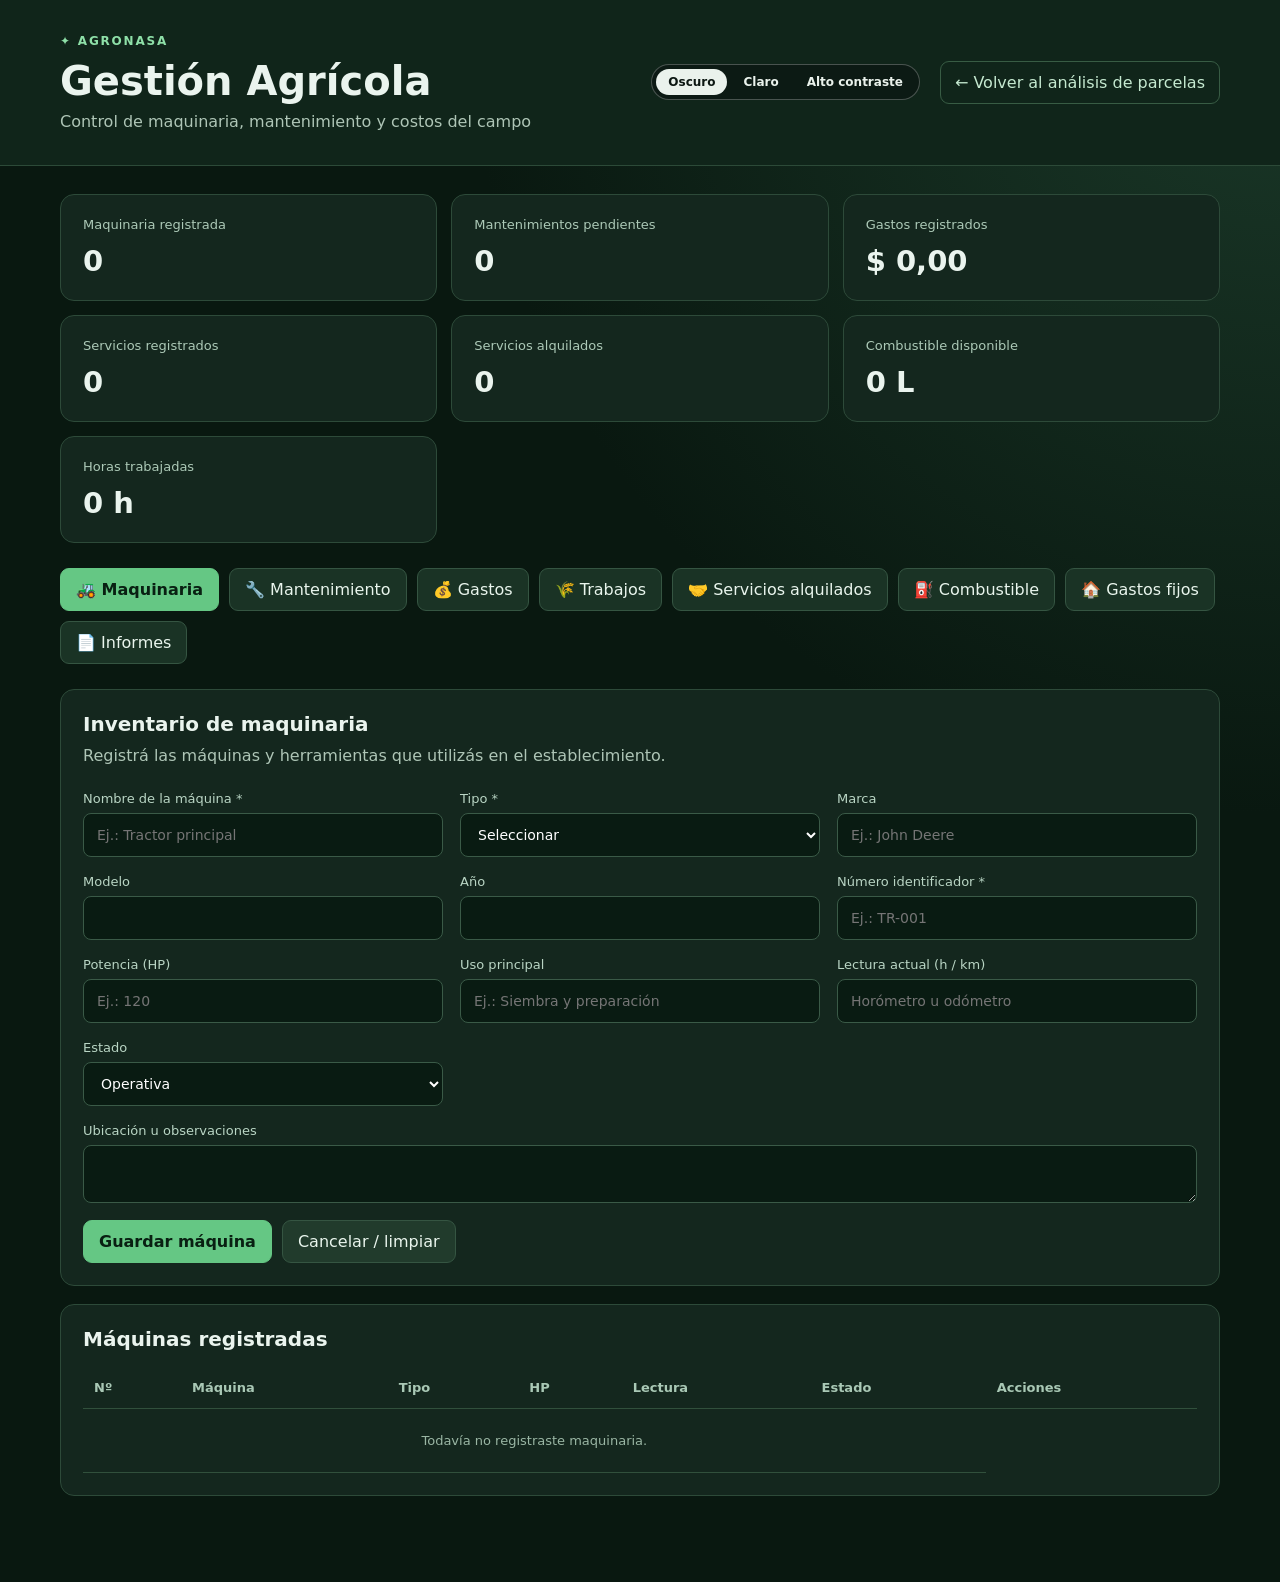
==== gestion-agricola.html @ 7a672d8b "Agrego solapa de servicios alquilados en gestión agrícola" ====
<!doctype html>
<html lang="es">
<head>
<meta charset="utf-8"><meta name="viewport" content="width=device-width, initial-scale=1">
<title>AgroNasa | Gestión Agrícola</title>
<link rel="icon" href="data:image/svg+xml,<svg xmlns=%22http://www.w3.org/2000/svg%22 viewBox=%220 0 100 100%22><text y=%22.9em%22 font-size=%2290%22>🌱</text></svg>">
<link rel="stylesheet" href="gestion-agricola.css">
<link rel="stylesheet" href="tema.css">
<link rel="stylesheet" href="gestion-agricola-tema.css">
<script src="tema.js"></script>
<script src="gestion-agricola.js" defer></script>
</head>
<body>
<header class="cabecera"><div><span class="marca">✦ AGRONASA</span><h1>Gestión Agrícola</h1><p>Control de maquinaria, mantenimiento y costos del campo</p></div><div class="tema-selector" role="group" aria-label="Contraste de la pantalla"><button type="button" data-tema-opcion="oscuro" aria-pressed="true">Oscuro</button><button type="button" data-tema-opcion="claro" aria-pressed="false">Claro</button><button type="button" data-tema-opcion="alto" aria-pressed="false">Alto contraste</button></div><a class="volver" href="index.html">← Volver al análisis de parcelas</a></header>
<main class="contenedor">
<section class="indicadores" aria-label="Resumen administrativo">
<div class="indicador"><span>Maquinaria registrada</span><strong id="totalMaquinas">0</strong></div><div class="indicador"><span>Mantenimientos pendientes</span><strong id="totalPendientes">0</strong></div><div class="indicador"><span>Gastos registrados</span><strong id="totalGastos">$ 0</strong></div><div class="indicador"><span>Servicios registrados</span><strong id="totalServicios">0</strong></div><div class="indicador"><span>Servicios alquilados</span><strong id="totalAlquileres">0</strong></div><div class="indicador"><span>Combustible disponible</span><strong id="totalLitros">0 L</strong></div><div class="indicador"><span>Horas trabajadas</span><strong id="totalHoras">0 h</strong></div>
</section>
<nav class="pestanas" aria-label="Secciones de gestión"><button class="pestana activa" data-tab="maquinaria" type="button">🚜 Maquinaria</button><button class="pestana" data-tab="mantenimiento" type="button">🔧 Mantenimiento</button><button class="pestana" data-tab="gastos" type="button">💰 Gastos</button><button class="pestana" data-tab="trabajos" type="button">🌾 Trabajos</button><button class="pestana" data-tab="alquileres" type="button">🤝 Servicios alquilados</button><button class="pestana" data-tab="combustible" type="button">⛽ Combustible</button><button class="pestana" data-tab="fijos" type="button">🏠 Gastos fijos</button><button class="pestana" data-tab="informes" type="button">📄 Informes</button></nav>
<section class="seccion activa" id="maquinaria"><div class="panel"><h2>Inventario de maquinaria</h2><p>Registrá las máquinas y herramientas que utilizás en el establecimiento.</p><form id="formMaquina" class="formulario"><input type="hidden" id="maquinaId"><label>Nombre de la máquina *<input id="maquinaNombre" maxlength="80" required placeholder="Ej.: Tractor principal"></label><label>Tipo *<select id="maquinaTipo" required><option value="">Seleccionar</option><option>Tractor</option><option>Sembradora</option><option>Cosechadora</option><option>Pulverizadora</option><option>Implemento</option><option>Camión</option><option>Camioneta</option><option>Otro</option></select></label><label>Marca<input id="maquinaMarca" maxlength="60" placeholder="Ej.: John Deere"></label><label>Modelo<input id="maquinaModelo" maxlength="60"></label><label>Año<input id="maquinaAnio" type="number" min="1900" max="2100"></label><label>Número identificador *<input id="maquinaNumero" maxlength="30" required placeholder="Ej.: TR-001"></label><label>Potencia (HP)<input id="maquinaPotencia" type="number" min="0" step="0.1" placeholder="Ej.: 120"></label><label>Uso principal<input id="maquinaUso" maxlength="100" placeholder="Ej.: Siembra y preparación"></label><label>Lectura actual (h / km)<input id="maquinaLectura" type="number" min="0" step="0.1" placeholder="Horómetro u odómetro"></label><label>Estado<select id="maquinaEstado"><option>Operativa</option><option>En mantenimiento</option><option>Fuera de servicio</option></select></label><label class="ancho">Ubicación u observaciones<textarea id="maquinaNotas" rows="2" maxlength="500"></textarea></label><div class="acciones ancho"><button class="primario" type="submit" id="guardarMaquina">Guardar máquina</button><button type="reset" class="secundario">Cancelar / limpiar</button></div></form></div><div class="panel"><h2>Máquinas registradas</h2><div class="tabla-scroll"><table><thead><tr><th>Nº</th><th>Máquina</th><th>Tipo</th><th>HP</th><th>Lectura</th><th>Estado</th><th>Acciones</th></tr></thead><tbody id="tablaMaquinas"></tbody></table></div></div></section>
<section class="seccion" id="mantenimiento"><div class="panel"><h2>Mantenimiento y service</h2><p>Registrá los trabajos realizados y los servicios programados.</p><form id="formServicio" class="formulario"><input type="hidden" id="servicioId"><label>Máquina *<select id="servicioMaquina" required></select></label><label>Tipo de mantenimiento *<select id="servicioTipo" required><option>Preventivo</option><option>Correctivo</option><option>Cambio de aceite</option><option>Reparación</option><option>Otro</option></select></label><label>Lectura de service (h / km)<input id="servicioLectura" type="number" min="0" step="0.1"></label><label>Próximo service (h / km)<input id="servicioProximaLectura" type="number" min="0" step="0.1"></label><label>Fecha programada *<input id="servicioFecha" type="date" required></label><label>Estado<select id="servicioEstado"><option>Pendiente</option><option>Realizado</option></select></label><label>Costo (ARS)<input id="servicioCosto" type="number" min="0" step="0.01" value="0"></label><label class="ancho">Detalle<textarea id="servicioDetalle" rows="2" maxlength="500"></textarea></label><div class="acciones ancho"><button class="primario" type="submit">Guardar mantenimiento</button><button type="reset" class="secundario">Cancelar / limpiar</button></div></form></div><div class="panel"><h2>Historial de mantenimiento</h2><div class="tabla-scroll"><table><thead><tr><th>Máquina</th><th>Trabajo</th><th>Fecha</th><th>Estado</th><th>Costo</th><th>Acciones</th></tr></thead><tbody id="tablaServicios"></tbody></table></div></div></section>
<section class="seccion" id="gastos"><div class="panel"><h2>Registro de gastos</h2><p>Registrá costos de combustible, insumos, reparaciones y producción. Los costos de mantenimiento se muestran por separado para evitar sumarlos dos veces.</p><form id="formGasto" class="formulario"><input type="hidden" id="gastoId"><label>Fecha *<input id="gastoFecha" type="date" required></label><label>Categoría *<select id="gastoCategoria"><option>Combustible</option><option>Semillas</option><option>Fertilizantes</option><option>Repuestos</option><option>Mano de obra</option><option>Producción</option><option>Otro</option></select></label><label>Importe (ARS) *<input id="gastoImporte" type="number" min="0.01" step="0.01" required></label><label>Parcela o sector<input id="gastoParcela" maxlength="80" placeholder="Opcional"></label><label class="ancho">Descripción<textarea id="gastoDetalle" rows="2" maxlength="500"></textarea></label><div class="acciones ancho"><button class="primario" type="submit">Guardar gasto</button><button type="reset" class="secundario">Cancelar / limpiar</button></div></form></div><div class="panel"><h2>Gastos registrados</h2><div class="tabla-scroll"><table><thead><tr><th>Fecha</th><th>Categoría</th><th>Parcela</th><th>Descripción</th><th>Importe</th><th>Acciones</th></tr></thead><tbody id="tablaGastos"></tbody></table></div></div></section>

<section class="seccion" id="trabajos"><div class="panel"><h2>Trabajos realizados por parcela</h2><p>Registrá las horas de maquinaria, superficie y consumo de gasoil de cada tarea. Las horas y kilómetros se registran según el tipo de máquina.</p><form id="formTrabajo" class="formulario"><input type="hidden" id="trabajoId"><label>Fecha *<input id="trabajoFecha" type="date" required></label><label>Máquina *<select id="trabajoMaquina" required></select></label><label>Parcela *<input id="trabajoParcela" maxlength="90" required placeholder="Ej.: Lote norte"></label><label>Tarea *<select id="trabajoTarea"><option>Siembra</option><option>Cosecha</option><option>Preparación del suelo</option><option>Pulverización</option><option>Transporte</option><option>Otra</option></select></label><label>Horas trabajadas<input id="trabajoHoras" type="number" min="0" step="0.1" value="0"></label><label>Kilómetros recorridos<input id="trabajoKm" type="number" min="0" step="0.1" value="0"></label><label>Superficie trabajada (ha)<input id="trabajoHa" type="number" min="0" step="0.01" value="0"></label><label>Gasoil consumido (litros)<input id="trabajoLitros" type="number" min="0" step="0.01" value="0"></label><label>Costo adicional (ARS)<input id="trabajoCosto" type="number" min="0" step="0.01" value="0"></label><label class="ancho">Detalle<textarea id="trabajoDetalle" maxlength="500" rows="2"></textarea></label><div class="acciones ancho"><button class="primario" type="submit">Guardar trabajo</button><button class="secundario" type="reset">Cancelar / limpiar</button></div></form></div><div class="panel"><h2>Registro de trabajos</h2><div class="tabla-scroll"><table><thead><tr><th>Fecha</th><th>Máquina</th><th>Parcela / tarea</th><th>Horas / km</th><th>Ha</th><th>Gasoil</th><th>Costo adicional</th><th>Acciones</th></tr></thead><tbody id="tablaTrabajos"></tbody></table></div></div></section>
<section class="seccion" id="alquileres"><div class="panel"><h2>Servicios alquilados o contratados</h2><p>Registrá las labores que contrataste a terceros cuando no contás con la máquina propia (siembra, cosecha o trilla, pulverización, labranza): qué servicio fue, con qué maquinaria, en qué parcela, para qué y a qué costo.</p><form id="formAlquiler" class="formulario"><input type="hidden" id="alquilerId"><label>Fecha *<input id="alquilerFecha" type="date" required></label><label>Servicio alquilado *<select id="alquilerServicio"><option>Siembra</option><option>Cosecha / trilla</option><option>Pulverización</option><option>Labranza</option><option>Fertilización</option><option>Transporte</option><option>Otro</option></select></label><label>Maquinaria alquilada<input id="alquilerMaquinaria" maxlength="90" placeholder="Ej.: Pulverizadora autopropulsada"></label><label>Proveedor o contratista<input id="alquilerProveedor" maxlength="90" placeholder="Ej.: Servicios Agrícolas del Norte"></label><label>Parcela *<input id="alquilerParcela" maxlength="90" required placeholder="Ej.: Lote norte"></label><label>Cultivo / etapa de la campaña<input id="alquilerCultivo" maxlength="90" placeholder="Ej.: Soja, inicio de floración"></label><label>Superficie trabajada (ha)<input id="alquilerHa" type="number" min="0" step="0.01" value="0"></label><label>Costo del servicio (ARS) *<input id="alquilerCosto" type="number" min="0" step="0.01" required></label><label class="ancho">Motivo (para qué se alquiló)<input id="alquilerMotivo" maxlength="160" placeholder="Ej.: Control de malezas o de insectos"></label><label class="ancho">Observaciones<textarea id="alquilerDetalle" maxlength="500" rows="2"></textarea></label><div class="acciones ancho"><button class="primario" type="submit">Guardar servicio</button><button class="secundario" type="reset">Cancelar / limpiar</button></div></form><p class="advertencia">No dupliques este costo en la pestaña Gastos: ya se contabiliza aquí.</p></div><div class="panel"><h2>Servicios alquilados registrados</h2><div class="tabla-scroll"><table><thead><tr><th>Fecha</th><th>Servicio</th><th>Maquinaria / proveedor</th><th>Parcela</th><th>Cultivo / etapa</th><th>Ha</th><th>Motivo</th><th>Costo</th><th>Acciones</th></tr></thead><tbody id="tablaAlquileres"></tbody></table></div></div></section>
<section class="seccion" id="combustible"><div class="panel"><h2>Movimientos de combustible</h2><p>Registrá las compras de gasoil y otros ajustes de existencias. El consumo registrado en Trabajos se descuenta automáticamente. Los importes de compra se contabilizan como gastos de combustible.</p><form id="formCombustible" class="formulario"><input type="hidden" id="combustibleId"><label>Fecha *<input id="combustibleFecha" type="date" required></label><label>Movimiento *<select id="combustibleTipo"><option value="Ingreso">Ingreso / compra</option><option value="Ajuste positivo">Ajuste positivo</option><option value="Ajuste negativo">Ajuste negativo</option></select></label><label>Litros *<input id="combustibleLitros" type="number" min="0.01" step="0.01" required></label><label>Importe de compra (ARS)<input id="combustibleImporte" type="number" min="0" step="0.01" value="0"></label><label class="ancho">Proveedor / detalle<textarea id="combustibleDetalle" maxlength="500" rows="2"></textarea></label><div class="acciones ancho"><button class="primario" type="submit">Guardar movimiento</button><button class="secundario" type="reset">Cancelar / limpiar</button></div></form><p class="advertencia">No dupliques las compras de combustible en la pestaña Gastos: ya se contabilizan aquí.</p></div><div class="panel"><h2>Balance de gasoil</h2><div id="balanceCombustible" class="balance"></div><div class="tabla-scroll"><table><thead><tr><th>Fecha</th><th>Movimiento</th><th>Litros</th><th>Importe</th><th>Detalle</th><th>Acciones</th></tr></thead><tbody id="tablaCombustible"></tbody></table></div></div></section>
<section class="seccion" id="fijos"><div class="panel"><h2>Gastos fijos del establecimiento</h2><p>Registrá sueldos, electricidad, alquileres, seguros y otros gastos fijos por período. Cada registro representa un gasto efectivamente declarado, no se multiplica automáticamente por los meses.</p><form id="formFijo" class="formulario"><input type="hidden" id="fijoId"><label>Mes *<input id="fijoMes" type="month" required></label><label>Categoría *<select id="fijoCategoria"><option>Sueldos</option><option>Electricidad</option><option>Alquiler</option><option>Seguros</option><option>Impuestos</option><option>Administración</option><option>Otro</option></select></label><label>Importe (ARS) *<input id="fijoImporte" type="number" min="0.01" step="0.01" required></label><label class="ancho">Descripción<textarea id="fijoDetalle" maxlength="500" rows="2"></textarea></label><div class="acciones ancho"><button class="primario" type="submit">Guardar gasto fijo</button><button class="secundario" type="reset">Cancelar / limpiar</button></div></form></div><div class="panel"><h2>Gastos fijos registrados</h2><div class="tabla-scroll"><table><thead><tr><th>Mes</th><th>Categoría</th><th>Descripción</th><th>Importe</th><th>Acciones</th></tr></thead><tbody id="tablaFijos"></tbody></table></div></div></section>
<section class="seccion" id="informes"><div class="panel"><h2>Informes administrativos</h2><p>Generá un resumen de maquinaria, trabajos, servicios alquilados, mantenimiento, combustible y gastos. Los cálculos son descriptivos; no estiman rentabilidad sin ingresos de producción.</p><div id="vistaInforme" class="vista-informe"></div><div class="acciones"><button id="imprimirInforme" class="primario" type="button">Imprimir / guardar como PDF</button><button id="exportarDatos" class="secundario" type="button">Exportar respaldo JSON</button><label class="boton-archivo">Importar respaldo JSON<input id="importarDatos" type="file" accept="application/json,.json" hidden></label></div><p class="advertencia">Los datos se guardan únicamente en este navegador. No se sincronizan entre dispositivos. Exportá respaldos regularmente. La información administrativa es declarada por el usuario.</p></div></section>
<p id="mensaje" role="status" aria-live="polite"></p>
</main>
</body></html>
---- gestion-agricola.css ----
:root{font-family:Inter,system-ui,-apple-system,Segoe UI,sans-serif;color:#eaf4ee;background:#091810;color-scheme:dark}*{box-sizing:border-box}body{margin:0;min-height:100vh;background:radial-gradient(circle at top right,#1b3929 0,transparent 40%),#091810}.cabecera{padding:30px max(20px,calc((100vw - 1160px)/2));background:#10251a;border-bottom:1px solid #2c4a38;display:flex;align-items:center;justify-content:space-between;gap:20px}.marca{font-weight:800;letter-spacing:.15em;color:#8ee0a8;font-size:12px}h1{font-size:clamp(28px,4vw,40px);margin:9px 0 6px}h2{font-size:20px;margin:0 0 8px}p{color:#aec5b6;line-height:1.55;margin:0 0 16px}.cabecera p{margin:0}.volver{color:#c5e9d0;text-decoration:none;border:1px solid #385c44;padding:11px 14px;border-radius:9px}.volver:hover{background:#254432}.contenedor{max-width:1200px;padding:28px 20px 70px;margin:auto}.indicadores{display:grid;grid-template-columns:repeat(4,minmax(0,1fr));gap:14px}.indicador,.panel{background:#14271e;border:1px solid #2d4a39;border-radius:14px;padding:22px}.indicador span{display:block;color:#acc9b7;font-size:13px}.indicador strong{display:block;font-size:29px;margin-top:12px;overflow-wrap:anywhere}.pestanas{display:flex;gap:10px;flex-wrap:wrap;margin:25px 0}.pestana,button,.boton-archivo{font:inherit;cursor:pointer;border-radius:9px;padding:11px 15px;border:1px solid #355542;color:#e9f5ed;background:#1a3325}.pestana.activa,.primario{background:#65c784;border-color:#65c784;color:#092012;font-weight:750}.pestana:hover,button:hover,.boton-archivo:hover{filter:brightness(1.1)}.seccion{display:none}.seccion.activa{display:grid;gap:18px}.formulario{display:grid;grid-template-columns:repeat(3,minmax(0,1fr));gap:17px;margin-top:22px}label{display:flex;flex-direction:column;gap:7px;color:#b9d5c4;font-size:13px}input,select,textarea{width:100%;border:1px solid #3a5a47;border-radius:8px;background:#091b12;color:#fff;padding:12px 13px;font:inherit;font-size:14px;min-height:44px}textarea{resize:vertical}.ancho{grid-column:1/-1}.acciones{display:flex;gap:10px;flex-wrap:wrap;align-items:center}.secundario{background:#213b2c}.tabla-scroll{overflow:auto;margin-top:16px}table{border-collapse:collapse;width:100%;min-width:700px;text-align:left}th,td{padding:13px 11px;border-bottom:1px solid #31503c;font-size:13px;vertical-align:top}th{color:#a9c8b5;font-weight:600}td{overflow-wrap:anywhere}td button{font-size:12px;padding:7px 10px;margin:2px}.peligro{color:#ffc7c7;border-color:#7a4545;background:#432525}.vacio{text-align:center;color:#9ab6a4;padding:24px}.estado{display:inline-block;border-radius:20px;padding:4px 8px;background:#294d37}.estado.pendiente{background:#584629;color:#ffe6a5}.vista-informe{background:#0d1e15;padding:20px;border-radius:10px;border:1px solid #2d4a39;margin-bottom:20px}.vista-informe h3{margin:15px 0 8px}.vista-informe ul{padding-left:20px}.advertencia{margin-top:20px;font-size:13px}.boton-archivo{display:inline-block}#mensaje{margin-top:16px;color:#b0e9bc}@media(max-width:900px){.indicadores{grid-template-columns:repeat(2,1fr)}.formulario{grid-template-columns:repeat(2,1fr)}}@media(max-width:600px){.cabecera{flex-direction:column;align-items:flex-start}.indicadores,.formulario{grid-template-columns:1fr}.contenedor{padding:20px 14px}.panel{padding:16px}.pestanas{display:grid;grid-template-columns:repeat(2,1fr)}.pestana{font-size:13px}.indicador{padding:16px}}@media print{body{background:#fff;color:#111}.cabecera,.indicadores,.pestanas,.seccion,.acciones,.advertencia,#mensaje{display:none!important}.contenedor{padding:0}.seccion#informes{display:block!important}.seccion#informes .panel{border:0;background:#fff;color:#111;padding:0}.seccion#informes .panel>p{color:#333}.vista-informe{background:#fff;color:#111;border:0;padding:0}.vista-informe *{color:#111!important}}

/* Extensión administrativa */
.indicadores{grid-template-columns:repeat(3,minmax(0,1fr))}.balance{padding:16px;border:1px solid #376247;background:#0c2016;border-radius:9px;line-height:1.7;color:#d8f1df;margin:14px 0}.tabla-scroll table{min-width:780px}.pestana:focus-visible,button:focus-visible,a:focus-visible{outline:2px solid #a3f0b7;outline-offset:3px}@media(max-width:800px){.indicadores{grid-template-columns:repeat(2,minmax(0,1fr))}}@media(max-width:520px){.indicadores{grid-template-columns:1fr}}
---- tema.css ----
/* =====================================================================
   Temas de contraste de AgroNasa
   - Oscuro: es el diseño original (styles.css). No se define nada acá.
   - Claro y Alto contraste: redefinen las variables de color.
   El tema elegido se guarda en el navegador (tema.js) y se aplica con
   el atributo data-tema en <html>.
   ===================================================================== */

/* ---------- Modo claro ---------- */
html[data-tema="claro"] {
  --bg: #eef3ec;
  --bg-brillo: #ffffff;
  --panel: #ffffff;
  --panel-2: #f6f9f4;
  --line: #c3d2c7;
  --soil: #7a5a3a;
  --leaf: #1e7d45;
  --leaf-dim: #2f6b48;
  --amber: #9a6200;
  --red: #b83224;
  --text: #13221a;
  --text-dim: #46594d;

  --campo: #ffffff;
  --texto-campo: #13221a;
  --borde-campo: #b5c7ba;
  --texto-etiqueta: #46594d;
  --placeholder: #7d8f83;
  --sobre-acento: #ffffff;
  --resalte: rgba(30, 125, 69, 0.12);
  --lluvia: #1f6fb0;
  --esquema: light;

  --fondo-acceso: linear-gradient(135deg, #e7f3ea, #d6ebdc);
  --titulo-acceso: #13221a;
  --texto-acceso: #46594d;
  --boton-acceso: #1e7d45;
  --boton-acceso-hover: #176638;

  color-scheme: light;
}

/* ---------- Alto contraste ---------- */
/* Negro puro, texto blanco y colores saturados: pensado para baja visión
   o pantallas al sol. */
html[data-tema="alto"] {
  --bg: #000000;
  --bg-brillo: #000000;
  --panel: #000000;
  --panel-2: #000000;
  --line: #ffffff;
  --soil: #ffcc80;
  --leaf: #3dff8a;
  --leaf-dim: #3dff8a;
  --amber: #ffd400;
  --red: #ff6b6b;
  --text: #ffffff;
  --text-dim: #ffffff;

  --campo: #000000;
  --texto-campo: #ffffff;
  --borde-campo: #ffffff;
  --texto-etiqueta: #ffffff;
  --placeholder: #bdbdbd;
  --sobre-acento: #000000;
  --resalte: rgba(61, 255, 138, 0.2);
  --lluvia: #4fc3ff;
  --esquema: dark;

  --fondo-acceso: #000000;
  --titulo-acceso: #ffffff;
  --texto-acceso: #ffffff;
  --boton-acceso: #3dff8a;
  --boton-acceso-hover: #8affb8;

  color-scheme: dark;
}
/* Bordes más gruesos y foco bien visible */
html[data-tema="alto"] .panel,
html[data-tema="alto"] .stat,
html[data-tema="alto"] .strat,
html[data-tema="alto"] select,
html[data-tema="alto"] input,
html[data-tema="alto"] textarea {
  border-width: 2px;
}
html[data-tema="alto"] :focus-visible {
  outline: 3px solid var(--amber) !important;
  outline-offset: 2px;
}
html[data-tema="alto"] a {
  text-decoration: underline;
}

/* ---------- Selector de contraste (arriba a la derecha del encabezado) ---------- */
.tema-selector {
  position: absolute;
  top: 14px;
  right: 14px;
  z-index: 5;
  display: flex;
  gap: 4px;
  padding: 4px;
  border-radius: 999px;
  background: rgba(12, 23, 18, 0.72);
  border: 1px solid rgba(255, 255, 255, 0.25);
}
.tema-selector button {
  background: transparent;
  color: #eaf2ec;
  border: none;
  border-radius: 999px;
  padding: 6px 12px;
  font-family: var(--mono);
  font-size: 12px;
  font-weight: 600;
  cursor: pointer;
}
.tema-selector button:hover {
  background: rgba(255, 255, 255, 0.15);
}
.tema-selector button[aria-pressed="true"] {
  background: #eaf2ec;
  color: #0c1712;
}
.tema-selector button:focus-visible {
  outline: 2px solid #ffd400;
  outline-offset: 1px;
}

@media (max-width: 600px) {
  .tema-selector {
    position: static;
    width: fit-content;
    margin: 0 0 12px auto;
  }
  .tema-selector button {
    padding: 6px 9px;
    font-size: 11px;
  }
}
---- gestion-agricola-tema.css ----
/* =====================================================================
   Temas de contraste para Gestión Agrícola
   El modo oscuro es el diseño original (gestion-agricola.css): no se toca.
   Este archivo solo cambia colores cuando se elige Claro o Alto contraste
   con el selector (tema.js guarda la elección y la comparte con index.html).
   Va en @media screen para no alterar la versión impresa del informe.
   ===================================================================== */

/* El selector va dentro de la cabecera, junto a "Volver" */
.cabecera .tema-selector {
  position: static;
  margin-left: auto;
}

@media screen {

  /* ---------- Modo claro ---------- */
  html[data-tema="claro"] {
    color: #13221a;
    background: #eef3ec;
    color-scheme: light;
  }
  html[data-tema="claro"] body {
    background: radial-gradient(circle at top right, #dcefe2 0, transparent 40%), #eef3ec;
  }
  html[data-tema="claro"] .cabecera {
    background: #ffffff;
    border-bottom-color: #c3d2c7;
  }
  html[data-tema="claro"] .marca { color: #1e7d45; }
  html[data-tema="claro"] p { color: #46594d; }
  html[data-tema="claro"] .volver { color: #1e7d45; border-color: #9fbfa9; }
  html[data-tema="claro"] .volver:hover { background: #e3f1e7; }
  html[data-tema="claro"] .indicador,
  html[data-tema="claro"] .panel {
    background: #ffffff;
    border-color: #c3d2c7;
  }
  html[data-tema="claro"] .indicador span { color: #46594d; }
  html[data-tema="claro"] .pestana,
  html[data-tema="claro"] button,
  html[data-tema="claro"] .boton-archivo {
    background: #f1f6f2;
    border-color: #b5c7ba;
    color: #13221a;
  }
  html[data-tema="claro"] .secundario { background: #e6efe8; }
  html[data-tema="claro"] .pestana.activa,
  html[data-tema="claro"] .primario {
    background: #1e7d45;
    border-color: #1e7d45;
    color: #ffffff;
  }
  html[data-tema="claro"] label { color: #46594d; }
  html[data-tema="claro"] input,
  html[data-tema="claro"] select,
  html[data-tema="claro"] textarea {
    background: #ffffff;
    border-color: #b5c7ba;
    color: #13221a;
  }
  html[data-tema="claro"] th,
  html[data-tema="claro"] td { border-bottom-color: #d3dfd6; }
  html[data-tema="claro"] th { color: #46594d; }
  html[data-tema="claro"] .peligro {
    background: #fbe9e7;
    border-color: #e0a59e;
    color: #9c2b1f;
  }
  html[data-tema="claro"] .vacio { color: #5d7064; }
  html[data-tema="claro"] .estado { background: #d9eedf; color: #13221a; }
  html[data-tema="claro"] .estado.pendiente { background: #fbecc8; color: #6b4a00; }
  html[data-tema="claro"] .vista-informe {
    background: #f6f9f4;
    border-color: #c3d2c7;
  }
  html[data-tema="claro"] #mensaje { color: #1e7d45; }

  /* ---------- Alto contraste ---------- */
  html[data-tema="alto"] {
    color: #ffffff;
    background: #000000;
    color-scheme: dark;
  }
  html[data-tema="alto"] body { background: #000000; }
  html[data-tema="alto"] .cabecera {
    background: #000000;
    border-bottom: 2px solid #ffffff;
  }
  html[data-tema="alto"] .marca { color: #3dff8a; }
  html[data-tema="alto"] p,
  html[data-tema="alto"] label,
  html[data-tema="alto"] th,
  html[data-tema="alto"] .indicador span,
  html[data-tema="alto"] .vacio { color: #ffffff; }
  html[data-tema="alto"] .volver {
    color: #ffffff;
    border: 2px solid #ffffff;
    text-decoration: underline;
  }
  html[data-tema="alto"] .volver:hover { background: #222222; }
  html[data-tema="alto"] .indicador,
  html[data-tema="alto"] .panel,
  html[data-tema="alto"] .vista-informe {
    background: #000000;
    border: 2px solid #ffffff;
  }
  html[data-tema="alto"] .pestana,
  html[data-tema="alto"] button,
  html[data-tema="alto"] .boton-archivo,
  html[data-tema="alto"] .secundario {
    background: #000000;
    border: 2px solid #ffffff;
    color: #ffffff;
  }
  html[data-tema="alto"] .pestana.activa,
  html[data-tema="alto"] .primario {
    background: #3dff8a;
    border-color: #3dff8a;
    color: #000000;
  }
  html[data-tema="alto"] input,
  html[data-tema="alto"] select,
  html[data-tema="alto"] textarea {
    background: #000000;
    border: 2px solid #ffffff;
    color: #ffffff;
  }
  html[data-tema="alto"] th,
  html[data-tema="alto"] td { border-bottom-color: #ffffff; }
  html[data-tema="alto"] .peligro {
    background: #000000;
    border-color: #ff6b6b;
    color: #ff6b6b;
  }
  html[data-tema="alto"] .estado {
    background: #000000;
    border: 1px solid #3dff8a;
    color: #3dff8a;
  }
  html[data-tema="alto"] .estado.pendiente {
    border-color: #ffd400;
    color: #ffd400;
  }
  html[data-tema="alto"] #mensaje { color: #3dff8a; }
  html[data-tema="alto"] :focus-visible {
    outline: 3px solid #ffd400 !important;
    outline-offset: 2px;
  }
}

/* Los botones del selector conservan su propio estilo (tema.css) en cualquier modo */
html[data-tema] .tema-selector button {
  background: transparent;
  border: none;
  color: #eaf2ec;
}
html[data-tema] .tema-selector button:hover {
  background: rgba(255, 255, 255, 0.15);
}
html[data-tema] .tema-selector button[aria-pressed="true"] {
  background: #eaf2ec;
  color: #0c1712;
}
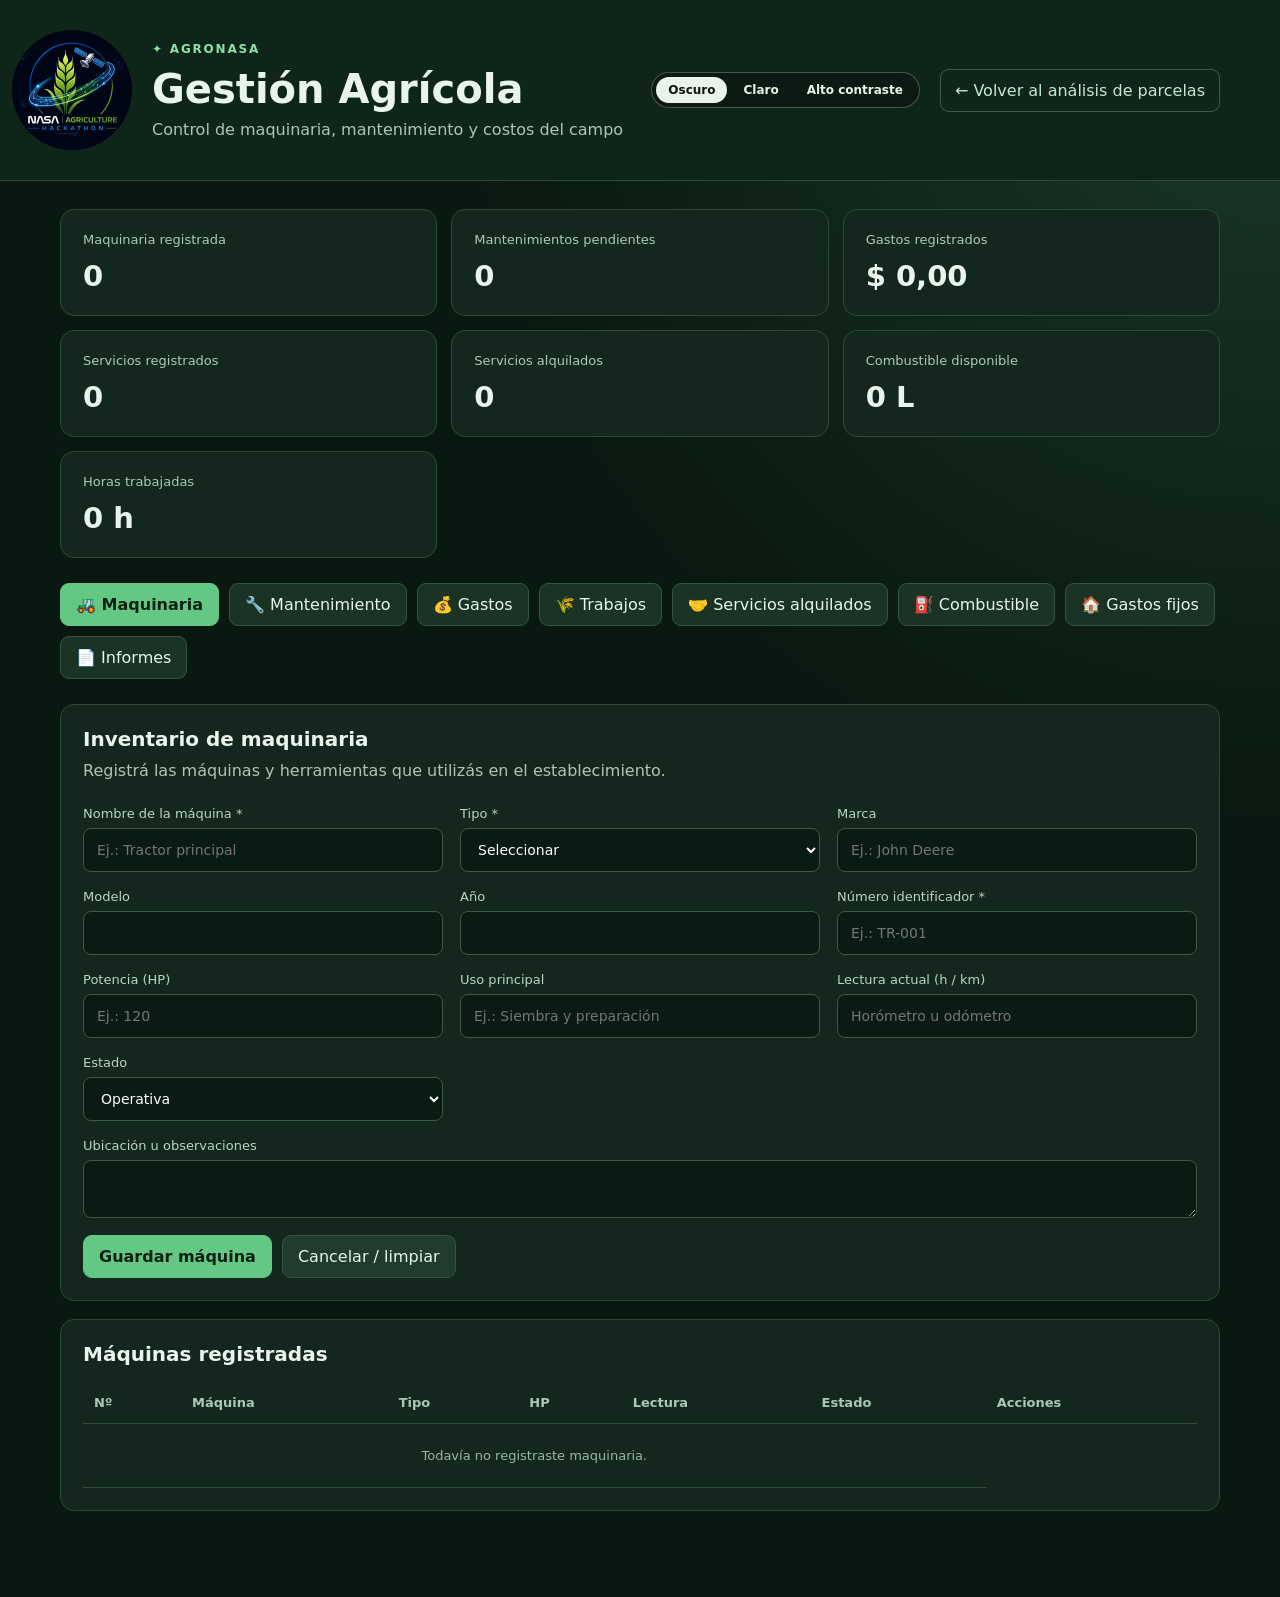
==== commit 617fa8f1: "agregamos logo a Gestión Agrícola" ====
--- a/gestion-agricola.html
+++ b/gestion-agricola.html
@@ -1,31 +1,31 @@
-<!doctype html>
-<html lang="es">
-<head>
-<meta charset="utf-8"><meta name="viewport" content="width=device-width, initial-scale=1">
-<title>AgroNasa | Gestión Agrícola</title>
-<link rel="icon" href="data:image/svg+xml,<svg xmlns=%22http://www.w3.org/2000/svg%22 viewBox=%220 0 100 100%22><text y=%22.9em%22 font-size=%2290%22>🌱</text></svg>">
-<link rel="stylesheet" href="gestion-agricola.css">
-<link rel="stylesheet" href="tema.css">
-<link rel="stylesheet" href="gestion-agricola-tema.css">
-<script src="tema.js"></script>
-<script src="gestion-agricola.js" defer></script>
-</head>
-<body>
-<header class="cabecera"><div><span class="marca">✦ AGRONASA</span><h1>Gestión Agrícola</h1><p>Control de maquinaria, mantenimiento y costos del campo</p></div><div class="tema-selector" role="group" aria-label="Contraste de la pantalla"><button type="button" data-tema-opcion="oscuro" aria-pressed="true">Oscuro</button><button type="button" data-tema-opcion="claro" aria-pressed="false">Claro</button><button type="button" data-tema-opcion="alto" aria-pressed="false">Alto contraste</button></div><a class="volver" href="index.html">← Volver al análisis de parcelas</a></header>
-<main class="contenedor">
-<section class="indicadores" aria-label="Resumen administrativo">
-<div class="indicador"><span>Maquinaria registrada</span><strong id="totalMaquinas">0</strong></div><div class="indicador"><span>Mantenimientos pendientes</span><strong id="totalPendientes">0</strong></div><div class="indicador"><span>Gastos registrados</span><strong id="totalGastos">$ 0</strong></div><div class="indicador"><span>Servicios registrados</span><strong id="totalServicios">0</strong></div><div class="indicador"><span>Servicios alquilados</span><strong id="totalAlquileres">0</strong></div><div class="indicador"><span>Combustible disponible</span><strong id="totalLitros">0 L</strong></div><div class="indicador"><span>Horas trabajadas</span><strong id="totalHoras">0 h</strong></div>
-</section>
-<nav class="pestanas" aria-label="Secciones de gestión"><button class="pestana activa" data-tab="maquinaria" type="button">🚜 Maquinaria</button><button class="pestana" data-tab="mantenimiento" type="button">🔧 Mantenimiento</button><button class="pestana" data-tab="gastos" type="button">💰 Gastos</button><button class="pestana" data-tab="trabajos" type="button">🌾 Trabajos</button><button class="pestana" data-tab="alquileres" type="button">🤝 Servicios alquilados</button><button class="pestana" data-tab="combustible" type="button">⛽ Combustible</button><button class="pestana" data-tab="fijos" type="button">🏠 Gastos fijos</button><button class="pestana" data-tab="informes" type="button">📄 Informes</button></nav>
-<section class="seccion activa" id="maquinaria"><div class="panel"><h2>Inventario de maquinaria</h2><p>Registrá las máquinas y herramientas que utilizás en el establecimiento.</p><form id="formMaquina" class="formulario"><input type="hidden" id="maquinaId"><label>Nombre de la máquina *<input id="maquinaNombre" maxlength="80" required placeholder="Ej.: Tractor principal"></label><label>Tipo *<select id="maquinaTipo" required><option value="">Seleccionar</option><option>Tractor</option><option>Sembradora</option><option>Cosechadora</option><option>Pulverizadora</option><option>Implemento</option><option>Camión</option><option>Camioneta</option><option>Otro</option></select></label><label>Marca<input id="maquinaMarca" maxlength="60" placeholder="Ej.: John Deere"></label><label>Modelo<input id="maquinaModelo" maxlength="60"></label><label>Año<input id="maquinaAnio" type="number" min="1900" max="2100"></label><label>Número identificador *<input id="maquinaNumero" maxlength="30" required placeholder="Ej.: TR-001"></label><label>Potencia (HP)<input id="maquinaPotencia" type="number" min="0" step="0.1" placeholder="Ej.: 120"></label><label>Uso principal<input id="maquinaUso" maxlength="100" placeholder="Ej.: Siembra y preparación"></label><label>Lectura actual (h / km)<input id="maquinaLectura" type="number" min="0" step="0.1" placeholder="Horómetro u odómetro"></label><label>Estado<select id="maquinaEstado"><option>Operativa</option><option>En mantenimiento</option><option>Fuera de servicio</option></select></label><label class="ancho">Ubicación u observaciones<textarea id="maquinaNotas" rows="2" maxlength="500"></textarea></label><div class="acciones ancho"><button class="primario" type="submit" id="guardarMaquina">Guardar máquina</button><button type="reset" class="secundario">Cancelar / limpiar</button></div></form></div><div class="panel"><h2>Máquinas registradas</h2><div class="tabla-scroll"><table><thead><tr><th>Nº</th><th>Máquina</th><th>Tipo</th><th>HP</th><th>Lectura</th><th>Estado</th><th>Acciones</th></tr></thead><tbody id="tablaMaquinas"></tbody></table></div></div></section>
-<section class="seccion" id="mantenimiento"><div class="panel"><h2>Mantenimiento y service</h2><p>Registrá los trabajos realizados y los servicios programados.</p><form id="formServicio" class="formulario"><input type="hidden" id="servicioId"><label>Máquina *<select id="servicioMaquina" required></select></label><label>Tipo de mantenimiento *<select id="servicioTipo" required><option>Preventivo</option><option>Correctivo</option><option>Cambio de aceite</option><option>Reparación</option><option>Otro</option></select></label><label>Lectura de service (h / km)<input id="servicioLectura" type="number" min="0" step="0.1"></label><label>Próximo service (h / km)<input id="servicioProximaLectura" type="number" min="0" step="0.1"></label><label>Fecha programada *<input id="servicioFecha" type="date" required></label><label>Estado<select id="servicioEstado"><option>Pendiente</option><option>Realizado</option></select></label><label>Costo (ARS)<input id="servicioCosto" type="number" min="0" step="0.01" value="0"></label><label class="ancho">Detalle<textarea id="servicioDetalle" rows="2" maxlength="500"></textarea></label><div class="acciones ancho"><button class="primario" type="submit">Guardar mantenimiento</button><button type="reset" class="secundario">Cancelar / limpiar</button></div></form></div><div class="panel"><h2>Historial de mantenimiento</h2><div class="tabla-scroll"><table><thead><tr><th>Máquina</th><th>Trabajo</th><th>Fecha</th><th>Estado</th><th>Costo</th><th>Acciones</th></tr></thead><tbody id="tablaServicios"></tbody></table></div></div></section>
-<section class="seccion" id="gastos"><div class="panel"><h2>Registro de gastos</h2><p>Registrá costos de combustible, insumos, reparaciones y producción. Los costos de mantenimiento se muestran por separado para evitar sumarlos dos veces.</p><form id="formGasto" class="formulario"><input type="hidden" id="gastoId"><label>Fecha *<input id="gastoFecha" type="date" required></label><label>Categoría *<select id="gastoCategoria"><option>Combustible</option><option>Semillas</option><option>Fertilizantes</option><option>Repuestos</option><option>Mano de obra</option><option>Producción</option><option>Otro</option></select></label><label>Importe (ARS) *<input id="gastoImporte" type="number" min="0.01" step="0.01" required></label><label>Parcela o sector<input id="gastoParcela" maxlength="80" placeholder="Opcional"></label><label class="ancho">Descripción<textarea id="gastoDetalle" rows="2" maxlength="500"></textarea></label><div class="acciones ancho"><button class="primario" type="submit">Guardar gasto</button><button type="reset" class="secundario">Cancelar / limpiar</button></div></form></div><div class="panel"><h2>Gastos registrados</h2><div class="tabla-scroll"><table><thead><tr><th>Fecha</th><th>Categoría</th><th>Parcela</th><th>Descripción</th><th>Importe</th><th>Acciones</th></tr></thead><tbody id="tablaGastos"></tbody></table></div></div></section>
-
-<section class="seccion" id="trabajos"><div class="panel"><h2>Trabajos realizados por parcela</h2><p>Registrá las horas de maquinaria, superficie y consumo de gasoil de cada tarea. Las horas y kilómetros se registran según el tipo de máquina.</p><form id="formTrabajo" class="formulario"><input type="hidden" id="trabajoId"><label>Fecha *<input id="trabajoFecha" type="date" required></label><label>Máquina *<select id="trabajoMaquina" required></select></label><label>Parcela *<input id="trabajoParcela" maxlength="90" required placeholder="Ej.: Lote norte"></label><label>Tarea *<select id="trabajoTarea"><option>Siembra</option><option>Cosecha</option><option>Preparación del suelo</option><option>Pulverización</option><option>Transporte</option><option>Otra</option></select></label><label>Horas trabajadas<input id="trabajoHoras" type="number" min="0" step="0.1" value="0"></label><label>Kilómetros recorridos<input id="trabajoKm" type="number" min="0" step="0.1" value="0"></label><label>Superficie trabajada (ha)<input id="trabajoHa" type="number" min="0" step="0.01" value="0"></label><label>Gasoil consumido (litros)<input id="trabajoLitros" type="number" min="0" step="0.01" value="0"></label><label>Costo adicional (ARS)<input id="trabajoCosto" type="number" min="0" step="0.01" value="0"></label><label class="ancho">Detalle<textarea id="trabajoDetalle" maxlength="500" rows="2"></textarea></label><div class="acciones ancho"><button class="primario" type="submit">Guardar trabajo</button><button class="secundario" type="reset">Cancelar / limpiar</button></div></form></div><div class="panel"><h2>Registro de trabajos</h2><div class="tabla-scroll"><table><thead><tr><th>Fecha</th><th>Máquina</th><th>Parcela / tarea</th><th>Horas / km</th><th>Ha</th><th>Gasoil</th><th>Costo adicional</th><th>Acciones</th></tr></thead><tbody id="tablaTrabajos"></tbody></table></div></div></section>
-<section class="seccion" id="alquileres"><div class="panel"><h2>Servicios alquilados o contratados</h2><p>Registrá las labores que contrataste a terceros cuando no contás con la máquina propia (siembra, cosecha o trilla, pulverización, labranza): qué servicio fue, con qué maquinaria, en qué parcela, para qué y a qué costo.</p><form id="formAlquiler" class="formulario"><input type="hidden" id="alquilerId"><label>Fecha *<input id="alquilerFecha" type="date" required></label><label>Servicio alquilado *<select id="alquilerServicio"><option>Siembra</option><option>Cosecha / trilla</option><option>Pulverización</option><option>Labranza</option><option>Fertilización</option><option>Transporte</option><option>Otro</option></select></label><label>Maquinaria alquilada<input id="alquilerMaquinaria" maxlength="90" placeholder="Ej.: Pulverizadora autopropulsada"></label><label>Proveedor o contratista<input id="alquilerProveedor" maxlength="90" placeholder="Ej.: Servicios Agrícolas del Norte"></label><label>Parcela *<input id="alquilerParcela" maxlength="90" required placeholder="Ej.: Lote norte"></label><label>Cultivo / etapa de la campaña<input id="alquilerCultivo" maxlength="90" placeholder="Ej.: Soja, inicio de floración"></label><label>Superficie trabajada (ha)<input id="alquilerHa" type="number" min="0" step="0.01" value="0"></label><label>Costo del servicio (ARS) *<input id="alquilerCosto" type="number" min="0" step="0.01" required></label><label class="ancho">Motivo (para qué se alquiló)<input id="alquilerMotivo" maxlength="160" placeholder="Ej.: Control de malezas o de insectos"></label><label class="ancho">Observaciones<textarea id="alquilerDetalle" maxlength="500" rows="2"></textarea></label><div class="acciones ancho"><button class="primario" type="submit">Guardar servicio</button><button class="secundario" type="reset">Cancelar / limpiar</button></div></form><p class="advertencia">No dupliques este costo en la pestaña Gastos: ya se contabiliza aquí.</p></div><div class="panel"><h2>Servicios alquilados registrados</h2><div class="tabla-scroll"><table><thead><tr><th>Fecha</th><th>Servicio</th><th>Maquinaria / proveedor</th><th>Parcela</th><th>Cultivo / etapa</th><th>Ha</th><th>Motivo</th><th>Costo</th><th>Acciones</th></tr></thead><tbody id="tablaAlquileres"></tbody></table></div></div></section>
-<section class="seccion" id="combustible"><div class="panel"><h2>Movimientos de combustible</h2><p>Registrá las compras de gasoil y otros ajustes de existencias. El consumo registrado en Trabajos se descuenta automáticamente. Los importes de compra se contabilizan como gastos de combustible.</p><form id="formCombustible" class="formulario"><input type="hidden" id="combustibleId"><label>Fecha *<input id="combustibleFecha" type="date" required></label><label>Movimiento *<select id="combustibleTipo"><option value="Ingreso">Ingreso / compra</option><option value="Ajuste positivo">Ajuste positivo</option><option value="Ajuste negativo">Ajuste negativo</option></select></label><label>Litros *<input id="combustibleLitros" type="number" min="0.01" step="0.01" required></label><label>Importe de compra (ARS)<input id="combustibleImporte" type="number" min="0" step="0.01" value="0"></label><label class="ancho">Proveedor / detalle<textarea id="combustibleDetalle" maxlength="500" rows="2"></textarea></label><div class="acciones ancho"><button class="primario" type="submit">Guardar movimiento</button><button class="secundario" type="reset">Cancelar / limpiar</button></div></form><p class="advertencia">No dupliques las compras de combustible en la pestaña Gastos: ya se contabilizan aquí.</p></div><div class="panel"><h2>Balance de gasoil</h2><div id="balanceCombustible" class="balance"></div><div class="tabla-scroll"><table><thead><tr><th>Fecha</th><th>Movimiento</th><th>Litros</th><th>Importe</th><th>Detalle</th><th>Acciones</th></tr></thead><tbody id="tablaCombustible"></tbody></table></div></div></section>
-<section class="seccion" id="fijos"><div class="panel"><h2>Gastos fijos del establecimiento</h2><p>Registrá sueldos, electricidad, alquileres, seguros y otros gastos fijos por período. Cada registro representa un gasto efectivamente declarado, no se multiplica automáticamente por los meses.</p><form id="formFijo" class="formulario"><input type="hidden" id="fijoId"><label>Mes *<input id="fijoMes" type="month" required></label><label>Categoría *<select id="fijoCategoria"><option>Sueldos</option><option>Electricidad</option><option>Alquiler</option><option>Seguros</option><option>Impuestos</option><option>Administración</option><option>Otro</option></select></label><label>Importe (ARS) *<input id="fijoImporte" type="number" min="0.01" step="0.01" required></label><label class="ancho">Descripción<textarea id="fijoDetalle" maxlength="500" rows="2"></textarea></label><div class="acciones ancho"><button class="primario" type="submit">Guardar gasto fijo</button><button class="secundario" type="reset">Cancelar / limpiar</button></div></form></div><div class="panel"><h2>Gastos fijos registrados</h2><div class="tabla-scroll"><table><thead><tr><th>Mes</th><th>Categoría</th><th>Descripción</th><th>Importe</th><th>Acciones</th></tr></thead><tbody id="tablaFijos"></tbody></table></div></div></section>
-<section class="seccion" id="informes"><div class="panel"><h2>Informes administrativos</h2><p>Generá un resumen de maquinaria, trabajos, servicios alquilados, mantenimiento, combustible y gastos. Los cálculos son descriptivos; no estiman rentabilidad sin ingresos de producción.</p><div id="vistaInforme" class="vista-informe"></div><div class="acciones"><button id="imprimirInforme" class="primario" type="button">Imprimir / guardar como PDF</button><button id="exportarDatos" class="secundario" type="button">Exportar respaldo JSON</button><label class="boton-archivo">Importar respaldo JSON<input id="importarDatos" type="file" accept="application/json,.json" hidden></label></div><p class="advertencia">Los datos se guardan únicamente en este navegador. No se sincronizan entre dispositivos. Exportá respaldos regularmente. La información administrativa es declarada por el usuario.</p></div></section>
-<p id="mensaje" role="status" aria-live="polite"></p>
-</main>
-</body></html>
+<!doctype html>
+<html lang="es">
+<head>
+<meta charset="utf-8"><meta name="viewport" content="width=device-width, initial-scale=1">
+<title>AgroNasa | Gestión Agrícola</title>
+<link rel="icon" href="data:image/svg+xml,<svg xmlns=%22http://www.w3.org/2000/svg%22 viewBox=%220 0 100 100%22><text y=%22.9em%22 font-size=%2290%22>🌱</text></svg>">
+<link rel="stylesheet" href="gestion-agricola.css">
+<link rel="stylesheet" href="tema.css">
+<link rel="stylesheet" href="gestion-agricola-tema.css">
+<script src="tema.js"></script>
+<script src="gestion-agricola.js" defer></script>
+</head>
+<body>
+<header class="cabecera"><img class="logo-cabecera" src="imagenes/logo_nasa_agri_2.png" alt="Logo AgroNasa"><div class="titulo-cabecera"><span class="marca">✦ AGRONASA</span><h1>Gestión Agrícola</h1><p>Control de maquinaria, mantenimiento y costos del campo</p></div><div class="tema-selector" role="group" aria-label="Contraste de la pantalla"><button type="button" data-tema-opcion="oscuro" aria-pressed="true">Oscuro</button><button type="button" data-tema-opcion="claro" aria-pressed="false">Claro</button><button type="button" data-tema-opcion="alto" aria-pressed="false">Alto contraste</button></div><a class="volver" href="index.html">← Volver al análisis de parcelas</a></header>
+<main class="contenedor">
+<section class="indicadores" aria-label="Resumen administrativo">
+<div class="indicador"><span>Maquinaria registrada</span><strong id="totalMaquinas">0</strong></div><div class="indicador"><span>Mantenimientos pendientes</span><strong id="totalPendientes">0</strong></div><div class="indicador"><span>Gastos registrados</span><strong id="totalGastos">$ 0</strong></div><div class="indicador"><span>Servicios registrados</span><strong id="totalServicios">0</strong></div><div class="indicador"><span>Servicios alquilados</span><strong id="totalAlquileres">0</strong></div><div class="indicador"><span>Combustible disponible</span><strong id="totalLitros">0 L</strong></div><div class="indicador"><span>Horas trabajadas</span><strong id="totalHoras">0 h</strong></div>
+</section>
+<nav class="pestanas" aria-label="Secciones de gestión"><button class="pestana activa" data-tab="maquinaria" type="button">🚜 Maquinaria</button><button class="pestana" data-tab="mantenimiento" type="button">🔧 Mantenimiento</button><button class="pestana" data-tab="gastos" type="button">💰 Gastos</button><button class="pestana" data-tab="trabajos" type="button">🌾 Trabajos</button><button class="pestana" data-tab="alquileres" type="button">🤝 Servicios alquilados</button><button class="pestana" data-tab="combustible" type="button">⛽ Combustible</button><button class="pestana" data-tab="fijos" type="button">🏠 Gastos fijos</button><button class="pestana" data-tab="informes" type="button">📄 Informes</button></nav>
+<section class="seccion activa" id="maquinaria"><div class="panel"><h2>Inventario de maquinaria</h2><p>Registrá las máquinas y herramientas que utilizás en el establecimiento.</p><form id="formMaquina" class="formulario"><input type="hidden" id="maquinaId"><label>Nombre de la máquina *<input id="maquinaNombre" maxlength="80" required placeholder="Ej.: Tractor principal"></label><label>Tipo *<select id="maquinaTipo" required><option value="">Seleccionar</option><option>Tractor</option><option>Sembradora</option><option>Cosechadora</option><option>Pulverizadora</option><option>Implemento</option><option>Camión</option><option>Camioneta</option><option>Otro</option></select></label><label>Marca<input id="maquinaMarca" maxlength="60" placeholder="Ej.: John Deere"></label><label>Modelo<input id="maquinaModelo" maxlength="60"></label><label>Año<input id="maquinaAnio" type="number" min="1900" max="2100"></label><label>Número identificador *<input id="maquinaNumero" maxlength="30" required placeholder="Ej.: TR-001"></label><label>Potencia (HP)<input id="maquinaPotencia" type="number" min="0" step="0.1" placeholder="Ej.: 120"></label><label>Uso principal<input id="maquinaUso" maxlength="100" placeholder="Ej.: Siembra y preparación"></label><label>Lectura actual (h / km)<input id="maquinaLectura" type="number" min="0" step="0.1" placeholder="Horómetro u odómetro"></label><label>Estado<select id="maquinaEstado"><option>Operativa</option><option>En mantenimiento</option><option>Fuera de servicio</option></select></label><label class="ancho">Ubicación u observaciones<textarea id="maquinaNotas" rows="2" maxlength="500"></textarea></label><div class="acciones ancho"><button class="primario" type="submit" id="guardarMaquina">Guardar máquina</button><button type="reset" class="secundario">Cancelar / limpiar</button></div></form></div><div class="panel"><h2>Máquinas registradas</h2><div class="tabla-scroll"><table><thead><tr><th>Nº</th><th>Máquina</th><th>Tipo</th><th>HP</th><th>Lectura</th><th>Estado</th><th>Acciones</th></tr></thead><tbody id="tablaMaquinas"></tbody></table></div></div></section>
+<section class="seccion" id="mantenimiento"><div class="panel"><h2>Mantenimiento y service</h2><p>Registrá los trabajos realizados y los servicios programados.</p><form id="formServicio" class="formulario"><input type="hidden" id="servicioId"><label>Máquina *<select id="servicioMaquina" required></select></label><label>Tipo de mantenimiento *<select id="servicioTipo" required><option>Preventivo</option><option>Correctivo</option><option>Cambio de aceite</option><option>Reparación</option><option>Otro</option></select></label><label>Lectura de service (h / km)<input id="servicioLectura" type="number" min="0" step="0.1"></label><label>Próximo service (h / km)<input id="servicioProximaLectura" type="number" min="0" step="0.1"></label><label>Fecha programada *<input id="servicioFecha" type="date" required></label><label>Estado<select id="servicioEstado"><option>Pendiente</option><option>Realizado</option></select></label><label>Costo (ARS)<input id="servicioCosto" type="number" min="0" step="0.01" value="0"></label><label class="ancho">Detalle<textarea id="servicioDetalle" rows="2" maxlength="500"></textarea></label><div class="acciones ancho"><button class="primario" type="submit">Guardar mantenimiento</button><button type="reset" class="secundario">Cancelar / limpiar</button></div></form></div><div class="panel"><h2>Historial de mantenimiento</h2><div class="tabla-scroll"><table><thead><tr><th>Máquina</th><th>Trabajo</th><th>Fecha</th><th>Estado</th><th>Costo</th><th>Acciones</th></tr></thead><tbody id="tablaServicios"></tbody></table></div></div></section>
+<section class="seccion" id="gastos"><div class="panel"><h2>Registro de gastos</h2><p>Registrá costos de combustible, insumos, reparaciones y producción. Los costos de mantenimiento se muestran por separado para evitar sumarlos dos veces.</p><form id="formGasto" class="formulario"><input type="hidden" id="gastoId"><label>Fecha *<input id="gastoFecha" type="date" required></label><label>Categoría *<select id="gastoCategoria"><option>Combustible</option><option>Semillas</option><option>Fertilizantes</option><option>Repuestos</option><option>Mano de obra</option><option>Producción</option><option>Otro</option></select></label><label>Importe (ARS) *<input id="gastoImporte" type="number" min="0.01" step="0.01" required></label><label>Parcela o sector<input id="gastoParcela" maxlength="80" placeholder="Opcional"></label><label class="ancho">Descripción<textarea id="gastoDetalle" rows="2" maxlength="500"></textarea></label><div class="acciones ancho"><button class="primario" type="submit">Guardar gasto</button><button type="reset" class="secundario">Cancelar / limpiar</button></div></form></div><div class="panel"><h2>Gastos registrados</h2><div class="tabla-scroll"><table><thead><tr><th>Fecha</th><th>Categoría</th><th>Parcela</th><th>Descripción</th><th>Importe</th><th>Acciones</th></tr></thead><tbody id="tablaGastos"></tbody></table></div></div></section>
+
+<section class="seccion" id="trabajos"><div class="panel"><h2>Trabajos realizados por parcela</h2><p>Registrá las horas de maquinaria, superficie y consumo de gasoil de cada tarea. Las horas y kilómetros se registran según el tipo de máquina.</p><form id="formTrabajo" class="formulario"><input type="hidden" id="trabajoId"><label>Fecha *<input id="trabajoFecha" type="date" required></label><label>Máquina *<select id="trabajoMaquina" required></select></label><label>Parcela *<input id="trabajoParcela" maxlength="90" required placeholder="Ej.: Lote norte"></label><label>Tarea *<select id="trabajoTarea"><option>Siembra</option><option>Cosecha</option><option>Preparación del suelo</option><option>Pulverización</option><option>Transporte</option><option>Otra</option></select></label><label>Horas trabajadas<input id="trabajoHoras" type="number" min="0" step="0.1" value="0"></label><label>Kilómetros recorridos<input id="trabajoKm" type="number" min="0" step="0.1" value="0"></label><label>Superficie trabajada (ha)<input id="trabajoHa" type="number" min="0" step="0.01" value="0"></label><label>Gasoil consumido (litros)<input id="trabajoLitros" type="number" min="0" step="0.01" value="0"></label><label>Costo adicional (ARS)<input id="trabajoCosto" type="number" min="0" step="0.01" value="0"></label><label class="ancho">Detalle<textarea id="trabajoDetalle" maxlength="500" rows="2"></textarea></label><div class="acciones ancho"><button class="primario" type="submit">Guardar trabajo</button><button class="secundario" type="reset">Cancelar / limpiar</button></div></form></div><div class="panel"><h2>Registro de trabajos</h2><div class="tabla-scroll"><table><thead><tr><th>Fecha</th><th>Máquina</th><th>Parcela / tarea</th><th>Horas / km</th><th>Ha</th><th>Gasoil</th><th>Costo adicional</th><th>Acciones</th></tr></thead><tbody id="tablaTrabajos"></tbody></table></div></div></section>
+<section class="seccion" id="alquileres"><div class="panel"><h2>Servicios alquilados o contratados</h2><p>Registrá las labores que contrataste a terceros cuando no contás con la máquina propia (siembra, cosecha o trilla, pulverización, labranza): qué servicio fue, con qué maquinaria, en qué parcela, para qué y a qué costo.</p><form id="formAlquiler" class="formulario"><input type="hidden" id="alquilerId"><label>Fecha *<input id="alquilerFecha" type="date" required></label><label>Servicio alquilado *<select id="alquilerServicio"><option>Siembra</option><option>Cosecha / trilla</option><option>Pulverización</option><option>Labranza</option><option>Fertilización</option><option>Transporte</option><option>Otro</option></select></label><label>Maquinaria alquilada<input id="alquilerMaquinaria" maxlength="90" placeholder="Ej.: Pulverizadora autopropulsada"></label><label>Proveedor o contratista<input id="alquilerProveedor" maxlength="90" placeholder="Ej.: Servicios Agrícolas del Norte"></label><label>Parcela *<input id="alquilerParcela" maxlength="90" required placeholder="Ej.: Lote norte"></label><label>Cultivo / etapa de la campaña<input id="alquilerCultivo" maxlength="90" placeholder="Ej.: Soja, inicio de floración"></label><label>Superficie trabajada (ha)<input id="alquilerHa" type="number" min="0" step="0.01" value="0"></label><label>Costo del servicio (ARS) *<input id="alquilerCosto" type="number" min="0" step="0.01" required></label><label class="ancho">Motivo (para qué se alquiló)<input id="alquilerMotivo" maxlength="160" placeholder="Ej.: Control de malezas o de insectos"></label><label class="ancho">Observaciones<textarea id="alquilerDetalle" maxlength="500" rows="2"></textarea></label><div class="acciones ancho"><button class="primario" type="submit">Guardar servicio</button><button class="secundario" type="reset">Cancelar / limpiar</button></div></form><p class="advertencia">No dupliques este costo en la pestaña Gastos: ya se contabiliza aquí.</p></div><div class="panel"><h2>Servicios alquilados registrados</h2><div class="tabla-scroll"><table><thead><tr><th>Fecha</th><th>Servicio</th><th>Maquinaria / proveedor</th><th>Parcela</th><th>Cultivo / etapa</th><th>Ha</th><th>Motivo</th><th>Costo</th><th>Acciones</th></tr></thead><tbody id="tablaAlquileres"></tbody></table></div></div></section>
+<section class="seccion" id="combustible"><div class="panel"><h2>Movimientos de combustible</h2><p>Registrá las compras de gasoil y otros ajustes de existencias. El consumo registrado en Trabajos se descuenta automáticamente. Los importes de compra se contabilizan como gastos de combustible.</p><form id="formCombustible" class="formulario"><input type="hidden" id="combustibleId"><label>Fecha *<input id="combustibleFecha" type="date" required></label><label>Movimiento *<select id="combustibleTipo"><option value="Ingreso">Ingreso / compra</option><option value="Ajuste positivo">Ajuste positivo</option><option value="Ajuste negativo">Ajuste negativo</option></select></label><label>Litros *<input id="combustibleLitros" type="number" min="0.01" step="0.01" required></label><label>Importe de compra (ARS)<input id="combustibleImporte" type="number" min="0" step="0.01" value="0"></label><label class="ancho">Proveedor / detalle<textarea id="combustibleDetalle" maxlength="500" rows="2"></textarea></label><div class="acciones ancho"><button class="primario" type="submit">Guardar movimiento</button><button class="secundario" type="reset">Cancelar / limpiar</button></div></form><p class="advertencia">No dupliques las compras de combustible en la pestaña Gastos: ya se contabilizan aquí.</p></div><div class="panel"><h2>Balance de gasoil</h2><div id="balanceCombustible" class="balance"></div><div class="tabla-scroll"><table><thead><tr><th>Fecha</th><th>Movimiento</th><th>Litros</th><th>Importe</th><th>Detalle</th><th>Acciones</th></tr></thead><tbody id="tablaCombustible"></tbody></table></div></div></section>
+<section class="seccion" id="fijos"><div class="panel"><h2>Gastos fijos del establecimiento</h2><p>Registrá sueldos, electricidad, alquileres, seguros y otros gastos fijos por período. Cada registro representa un gasto efectivamente declarado, no se multiplica automáticamente por los meses.</p><form id="formFijo" class="formulario"><input type="hidden" id="fijoId"><label>Mes *<input id="fijoMes" type="month" required></label><label>Categoría *<select id="fijoCategoria"><option>Sueldos</option><option>Electricidad</option><option>Alquiler</option><option>Seguros</option><option>Impuestos</option><option>Administración</option><option>Otro</option></select></label><label>Importe (ARS) *<input id="fijoImporte" type="number" min="0.01" step="0.01" required></label><label class="ancho">Descripción<textarea id="fijoDetalle" maxlength="500" rows="2"></textarea></label><div class="acciones ancho"><button class="primario" type="submit">Guardar gasto fijo</button><button class="secundario" type="reset">Cancelar / limpiar</button></div></form></div><div class="panel"><h2>Gastos fijos registrados</h2><div class="tabla-scroll"><table><thead><tr><th>Mes</th><th>Categoría</th><th>Descripción</th><th>Importe</th><th>Acciones</th></tr></thead><tbody id="tablaFijos"></tbody></table></div></div></section>
+<section class="seccion" id="informes"><div class="panel"><h2>Informes administrativos</h2><p>Generá un resumen de maquinaria, trabajos, servicios alquilados, mantenimiento, combustible y gastos. Los cálculos son descriptivos; no estiman rentabilidad sin ingresos de producción.</p><div id="vistaInforme" class="vista-informe"></div><div class="acciones"><button id="imprimirInforme" class="primario" type="button">Imprimir / guardar como PDF</button><button id="exportarDatos" class="secundario" type="button">Exportar respaldo JSON</button><label class="boton-archivo">Importar respaldo JSON<input id="importarDatos" type="file" accept="application/json,.json" hidden></label></div><p class="advertencia">Los datos se guardan únicamente en este navegador. No se sincronizan entre dispositivos. Exportá respaldos regularmente. La información administrativa es declarada por el usuario.</p></div></section>
+<p id="mensaje" role="status" aria-live="polite"></p>
+</main>
+</body></html>
--- a/gestion-agricola.css
+++ b/gestion-agricola.css
@@ -1,4 +1,368 @@
-:root{font-family:Inter,system-ui,-apple-system,Segoe UI,sans-serif;color:#eaf4ee;background:#091810;color-scheme:dark}*{box-sizing:border-box}body{margin:0;min-height:100vh;background:radial-gradient(circle at top right,#1b3929 0,transparent 40%),#091810}.cabecera{padding:30px max(20px,calc((100vw - 1160px)/2));background:#10251a;border-bottom:1px solid #2c4a38;display:flex;align-items:center;justify-content:space-between;gap:20px}.marca{font-weight:800;letter-spacing:.15em;color:#8ee0a8;font-size:12px}h1{font-size:clamp(28px,4vw,40px);margin:9px 0 6px}h2{font-size:20px;margin:0 0 8px}p{color:#aec5b6;line-height:1.55;margin:0 0 16px}.cabecera p{margin:0}.volver{color:#c5e9d0;text-decoration:none;border:1px solid #385c44;padding:11px 14px;border-radius:9px}.volver:hover{background:#254432}.contenedor{max-width:1200px;padding:28px 20px 70px;margin:auto}.indicadores{display:grid;grid-template-columns:repeat(4,minmax(0,1fr));gap:14px}.indicador,.panel{background:#14271e;border:1px solid #2d4a39;border-radius:14px;padding:22px}.indicador span{display:block;color:#acc9b7;font-size:13px}.indicador strong{display:block;font-size:29px;margin-top:12px;overflow-wrap:anywhere}.pestanas{display:flex;gap:10px;flex-wrap:wrap;margin:25px 0}.pestana,button,.boton-archivo{font:inherit;cursor:pointer;border-radius:9px;padding:11px 15px;border:1px solid #355542;color:#e9f5ed;background:#1a3325}.pestana.activa,.primario{background:#65c784;border-color:#65c784;color:#092012;font-weight:750}.pestana:hover,button:hover,.boton-archivo:hover{filter:brightness(1.1)}.seccion{display:none}.seccion.activa{display:grid;gap:18px}.formulario{display:grid;grid-template-columns:repeat(3,minmax(0,1fr));gap:17px;margin-top:22px}label{display:flex;flex-direction:column;gap:7px;color:#b9d5c4;font-size:13px}input,select,textarea{width:100%;border:1px solid #3a5a47;border-radius:8px;background:#091b12;color:#fff;padding:12px 13px;font:inherit;font-size:14px;min-height:44px}textarea{resize:vertical}.ancho{grid-column:1/-1}.acciones{display:flex;gap:10px;flex-wrap:wrap;align-items:center}.secundario{background:#213b2c}.tabla-scroll{overflow:auto;margin-top:16px}table{border-collapse:collapse;width:100%;min-width:700px;text-align:left}th,td{padding:13px 11px;border-bottom:1px solid #31503c;font-size:13px;vertical-align:top}th{color:#a9c8b5;font-weight:600}td{overflow-wrap:anywhere}td button{font-size:12px;padding:7px 10px;margin:2px}.peligro{color:#ffc7c7;border-color:#7a4545;background:#432525}.vacio{text-align:center;color:#9ab6a4;padding:24px}.estado{display:inline-block;border-radius:20px;padding:4px 8px;background:#294d37}.estado.pendiente{background:#584629;color:#ffe6a5}.vista-informe{background:#0d1e15;padding:20px;border-radius:10px;border:1px solid #2d4a39;margin-bottom:20px}.vista-informe h3{margin:15px 0 8px}.vista-informe ul{padding-left:20px}.advertencia{margin-top:20px;font-size:13px}.boton-archivo{display:inline-block}#mensaje{margin-top:16px;color:#b0e9bc}@media(max-width:900px){.indicadores{grid-template-columns:repeat(2,1fr)}.formulario{grid-template-columns:repeat(2,1fr)}}@media(max-width:600px){.cabecera{flex-direction:column;align-items:flex-start}.indicadores,.formulario{grid-template-columns:1fr}.contenedor{padding:20px 14px}.panel{padding:16px}.pestanas{display:grid;grid-template-columns:repeat(2,1fr)}.pestana{font-size:13px}.indicador{padding:16px}}@media print{body{background:#fff;color:#111}.cabecera,.indicadores,.pestanas,.seccion,.acciones,.advertencia,#mensaje{display:none!important}.contenedor{padding:0}.seccion#informes{display:block!important}.seccion#informes .panel{border:0;background:#fff;color:#111;padding:0}.seccion#informes .panel>p{color:#333}.vista-informe{background:#fff;color:#111;border:0;padding:0}.vista-informe *{color:#111!important}}
+:root {
+  font-family:
+    Inter,
+    system-ui,
+    -apple-system,
+    Segoe UI,
+    sans-serif;
+  color: #eaf4ee;
+  background: #091810;
+  color-scheme: dark;
+}
+* {
+  box-sizing: border-box;
+}
+body {
+  margin: 0;
+  min-height: 100vh;
+  background:
+    radial-gradient(circle at top right, #1b3929 0, transparent 40%), #091810;
+}
+.cabecera {
+  padding: 30px max(20px, calc((100vw - 1160px) / 2));
+  background: #10251a;
+  border-bottom: 1px solid #2c4a38;
+  display: flex;
+  align-items: center;
+  justify-content: space-between;
+  gap: 20px;
+}
+.marca {
+  font-weight: 800;
+  letter-spacing: 0.15em;
+  color: #8ee0a8;
+  font-size: 12px;
+}
+h1 {
+  font-size: clamp(28px, 4vw, 40px);
+  margin: 9px 0 6px;
+}
+h2 {
+  font-size: 20px;
+  margin: 0 0 8px;
+}
+p {
+  color: #aec5b6;
+  line-height: 1.55;
+  margin: 0 0 16px;
+}
+.cabecera p {
+  margin: 0;
+}
+.volver {
+  color: #c5e9d0;
+  text-decoration: none;
+  border: 1px solid #385c44;
+  padding: 11px 14px;
+  border-radius: 9px;
+}
+.volver:hover {
+  background: #254432;
+}
+.contenedor {
+  max-width: 1200px;
+  padding: 28px 20px 70px;
+  margin: auto;
+}
+.indicadores {
+  display: grid;
+  grid-template-columns: repeat(4, minmax(0, 1fr));
+  gap: 14px;
+}
+.indicador,
+.panel {
+  background: #14271e;
+  border: 1px solid #2d4a39;
+  border-radius: 14px;
+  padding: 22px;
+}
+.indicador span {
+  display: block;
+  color: #acc9b7;
+  font-size: 13px;
+}
+.indicador strong {
+  display: block;
+  font-size: 29px;
+  margin-top: 12px;
+  overflow-wrap: anywhere;
+}
+.pestanas {
+  display: flex;
+  gap: 10px;
+  flex-wrap: wrap;
+  margin: 25px 0;
+}
+.pestana,
+button,
+.boton-archivo {
+  font: inherit;
+  cursor: pointer;
+  border-radius: 9px;
+  padding: 11px 15px;
+  border: 1px solid #355542;
+  color: #e9f5ed;
+  background: #1a3325;
+}
+.pestana.activa,
+.primario {
+  background: #65c784;
+  border-color: #65c784;
+  color: #092012;
+  font-weight: 750;
+}
+.pestana:hover,
+button:hover,
+.boton-archivo:hover {
+  filter: brightness(1.1);
+}
+.seccion {
+  display: none;
+}
+.seccion.activa {
+  display: grid;
+  gap: 18px;
+}
+.formulario {
+  display: grid;
+  grid-template-columns: repeat(3, minmax(0, 1fr));
+  gap: 17px;
+  margin-top: 22px;
+}
+label {
+  display: flex;
+  flex-direction: column;
+  gap: 7px;
+  color: #b9d5c4;
+  font-size: 13px;
+}
+input,
+select,
+textarea {
+  width: 100%;
+  border: 1px solid #3a5a47;
+  border-radius: 8px;
+  background: #091b12;
+  color: #fff;
+  padding: 12px 13px;
+  font: inherit;
+  font-size: 14px;
+  min-height: 44px;
+}
+textarea {
+  resize: vertical;
+}
+.ancho {
+  grid-column: 1/-1;
+}
+.acciones {
+  display: flex;
+  gap: 10px;
+  flex-wrap: wrap;
+  align-items: center;
+}
+.secundario {
+  background: #213b2c;
+}
+.tabla-scroll {
+  overflow: auto;
+  margin-top: 16px;
+}
+table {
+  border-collapse: collapse;
+  width: 100%;
+  min-width: 700px;
+  text-align: left;
+}
+th,
+td {
+  padding: 13px 11px;
+  border-bottom: 1px solid #31503c;
+  font-size: 13px;
+  vertical-align: top;
+}
+th {
+  color: #a9c8b5;
+  font-weight: 600;
+}
+td {
+  overflow-wrap: anywhere;
+}
+td button {
+  font-size: 12px;
+  padding: 7px 10px;
+  margin: 2px;
+}
+.peligro {
+  color: #ffc7c7;
+  border-color: #7a4545;
+  background: #432525;
+}
+.vacio {
+  text-align: center;
+  color: #9ab6a4;
+  padding: 24px;
+}
+.estado {
+  display: inline-block;
+  border-radius: 20px;
+  padding: 4px 8px;
+  background: #294d37;
+}
+.estado.pendiente {
+  background: #584629;
+  color: #ffe6a5;
+}
+.vista-informe {
+  background: #0d1e15;
+  padding: 20px;
+  border-radius: 10px;
+  border: 1px solid #2d4a39;
+  margin-bottom: 20px;
+}
+.vista-informe h3 {
+  margin: 15px 0 8px;
+}
+.vista-informe ul {
+  padding-left: 20px;
+}
+.advertencia {
+  margin-top: 20px;
+  font-size: 13px;
+}
+.boton-archivo {
+  display: inline-block;
+}
+#mensaje {
+  margin-top: 16px;
+  color: #b0e9bc;
+}
+@media (max-width: 900px) {
+  .indicadores {
+    grid-template-columns: repeat(2, 1fr);
+  }
+  .formulario {
+    grid-template-columns: repeat(2, 1fr);
+  }
+}
+@media (max-width: 600px) {
+  .cabecera {
+    flex-direction: column;
+    align-items: flex-start;
+  }
+  .indicadores,
+  .formulario {
+    grid-template-columns: 1fr;
+  }
+  .contenedor {
+    padding: 20px 14px;
+  }
+  .panel {
+    padding: 16px;
+  }
+  .pestanas {
+    display: grid;
+    grid-template-columns: repeat(2, 1fr);
+  }
+  .pestana {
+    font-size: 13px;
+  }
+  .indicador {
+    padding: 16px;
+  }
+}
+@media print {
+  body {
+    background: #fff;
+    color: #111;
+  }
+  .cabecera,
+  .indicadores,
+  .pestanas,
+  .seccion,
+  .acciones,
+  .advertencia,
+  #mensaje {
+    display: none !important;
+  }
+  .contenedor {
+    padding: 0;
+  }
+  .seccion#informes {
+    display: block !important;
+  }
+  .seccion#informes .panel {
+    border: 0;
+    background: #fff;
+    color: #111;
+    padding: 0;
+  }
+  .seccion#informes .panel > p {
+    color: #333;
+  }
+  .vista-informe {
+    background: #fff;
+    color: #111;
+    border: 0;
+    padding: 0;
+  }
+  .vista-informe * {
+    color: #111 !important;
+  }
+}
 
 /* Extensión administrativa */
-.indicadores{grid-template-columns:repeat(3,minmax(0,1fr))}.balance{padding:16px;border:1px solid #376247;background:#0c2016;border-radius:9px;line-height:1.7;color:#d8f1df;margin:14px 0}.tabla-scroll table{min-width:780px}.pestana:focus-visible,button:focus-visible,a:focus-visible{outline:2px solid #a3f0b7;outline-offset:3px}@media(max-width:800px){.indicadores{grid-template-columns:repeat(2,minmax(0,1fr))}}@media(max-width:520px){.indicadores{grid-template-columns:1fr}}
+.indicadores {
+  grid-template-columns: repeat(3, minmax(0, 1fr));
+}
+.balance {
+  padding: 16px;
+  border: 1px solid #376247;
+  background: #0c2016;
+  border-radius: 9px;
+  line-height: 1.7;
+  color: #d8f1df;
+  margin: 14px 0;
+}
+.tabla-scroll table {
+  min-width: 780px;
+}
+.pestana:focus-visible,
+button:focus-visible,
+a:focus-visible {
+  outline: 2px solid #a3f0b7;
+  outline-offset: 3px;
+}
+@media (max-width: 800px) {
+  .indicadores {
+    grid-template-columns: repeat(2, minmax(0, 1fr));
+  }
+}
+@media (max-width: 520px) {
+  .indicadores {
+    grid-template-columns: 1fr;
+  }
+}
+.msg-form {
+  margin: 0;
+  padding: 10px 14px;
+  border-radius: 10px;
+  font-weight: 600;
+}
+.msg-form:empty {
+  display: none;
+}
+.msg-form[data-tipo="error"] {
+  color: #ffd6d6;
+  background: rgba(224, 82, 82, 0.15);
+  border: 1px solid #e05252;
+}
+.msg-form[data-tipo="ok"] {
+  color: #b8f5c8;
+  background: rgba(61, 214, 120, 0.15);
+  border: 1px solid #3dd678;
+}
+.cabecera{padding-left:12px}
+.logo-cabecera{width:120px;height:120px;border-radius:50%;object-fit:cover;flex:none}
+.titulo-cabecera{margin-right:auto}
+@media(max-width:900px){.logo-cabecera{width:80px;height:80px}}
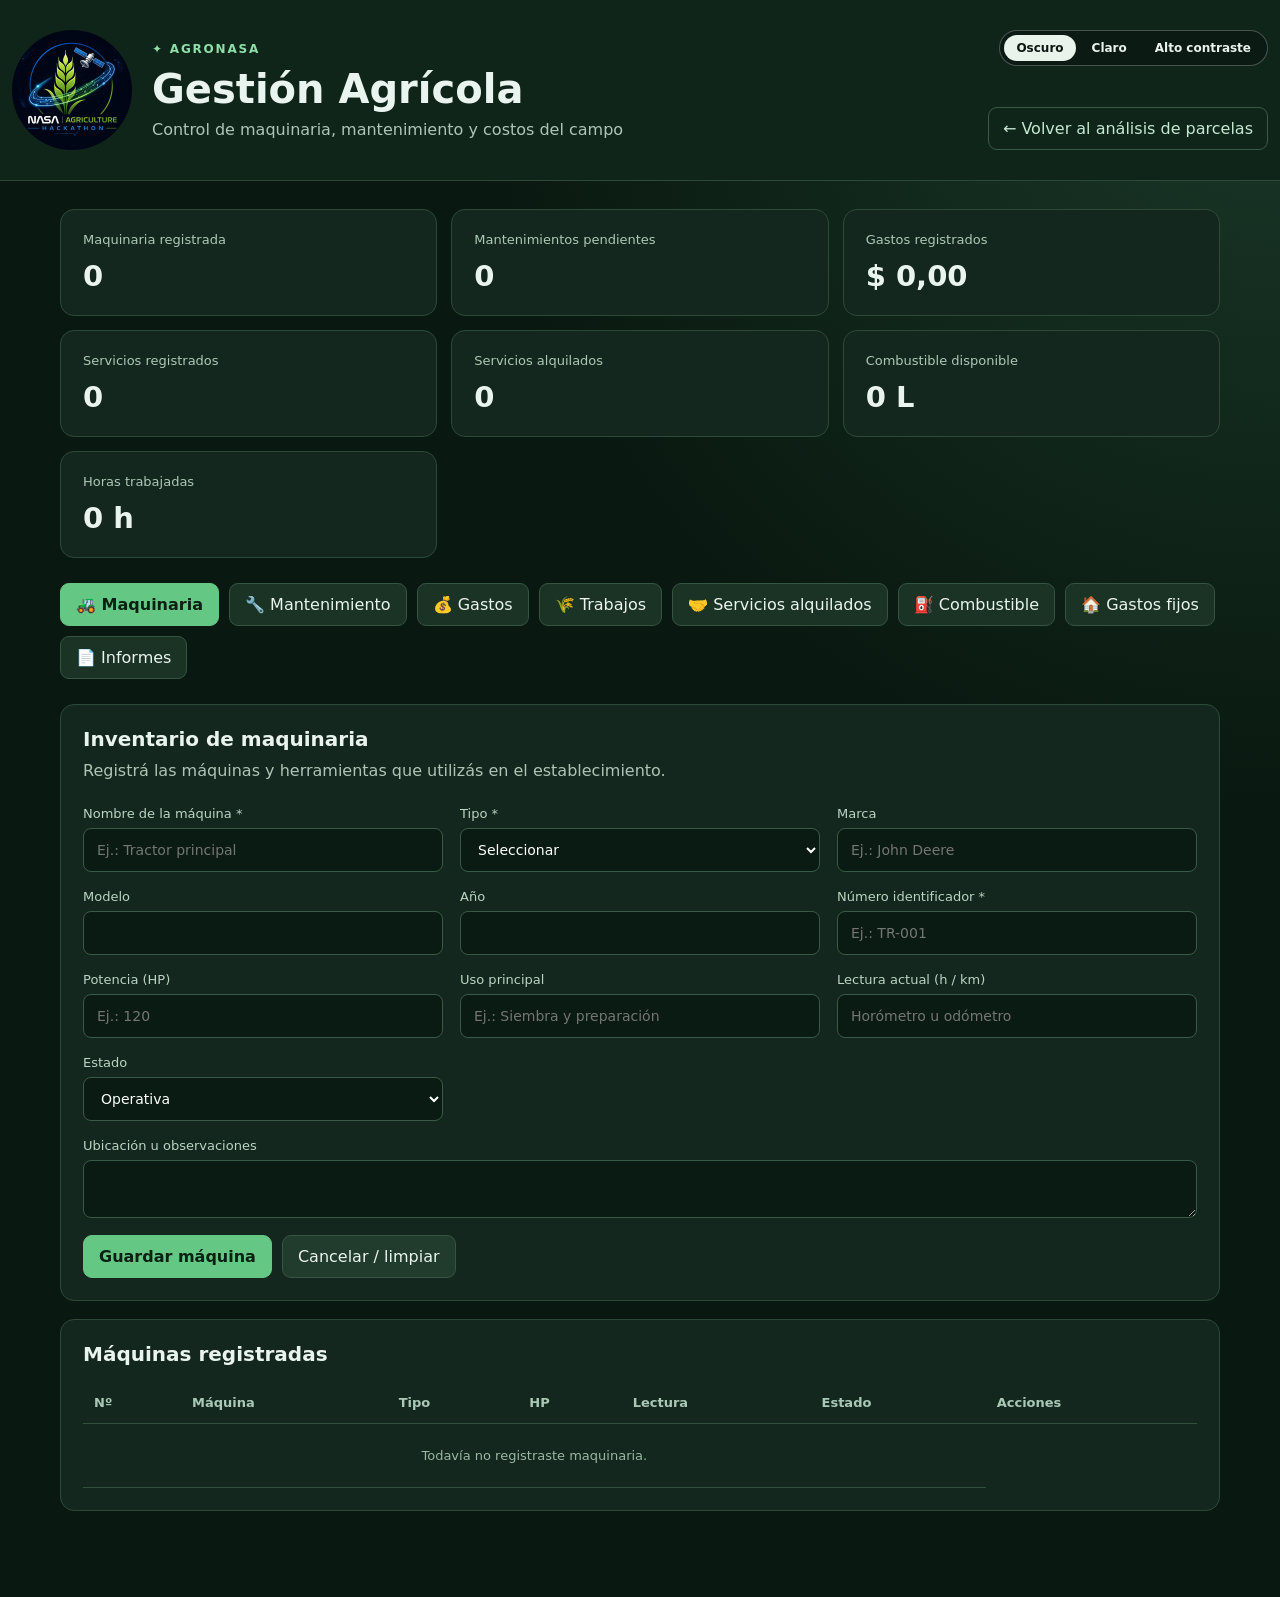
==== commit 6d573601: "en gestion agricola tb Title en mayúscula" ====
--- a/gestion-agricola.html
+++ b/gestion-agricola.html
@@ -2,7 +2,7 @@
 <html lang="es">
 <head>
 <meta charset="utf-8"><meta name="viewport" content="width=device-width, initial-scale=1">
-<title>AgroNasa | Gestión Agrícola</title>
+<title>AGRONASA</title>
 <link rel="icon" href="data:image/svg+xml,<svg xmlns=%22http://www.w3.org/2000/svg%22 viewBox=%220 0 100 100%22><text y=%22.9em%22 font-size=%2290%22>🌱</text></svg>">
 <link rel="stylesheet" href="gestion-agricola.css">
 <link rel="stylesheet" href="tema.css">
--- a/gestion-agricola.css
+++ b/gestion-agricola.css
@@ -362,7 +362,36 @@
   background: rgba(61, 214, 120, 0.15);
   border: 1px solid #3dd678;
 }
-.cabecera{padding-left:12px}
-.logo-cabecera{width:120px;height:120px;border-radius:50%;object-fit:cover;flex:none}
-.titulo-cabecera{margin-right:auto}
-@media(max-width:900px){.logo-cabecera{width:80px;height:80px}}
+.cabecera {
+  padding-left: 12px;
+  padding-right: 12px;
+}
+.logo-cabecera {
+  width: 120px;
+  height: 120px;
+  border-radius: 50%;
+  object-fit: cover;
+  flex: none;
+}
+.titulo-cabecera {
+  margin-right: auto;
+}
+@media (max-width: 900px) {
+  .logo-cabecera {
+    width: 80px;
+    height: 80px;
+  }
+}
+@media (min-width: 601px) {
+  .cabecera {
+    display: grid;
+    grid-template-columns: auto 1fr auto;
+    grid-template-rows: auto auto;
+    column-gap: 20px;
+    align-items: center;
+  }
+  .logo-cabecera { grid-column: 1; grid-row: 1 / 3; }
+  .titulo-cabecera { grid-column: 2; grid-row: 1 / 3; margin-right: 0; }
+  .cabecera .tema-selector { grid-column: 3; grid-row: 1; justify-self: end; align-self: start; margin: 0; }
+  .volver { grid-column: 3; grid-row: 2; justify-self: end; align-self: end; margin-top: 12px; }
+}
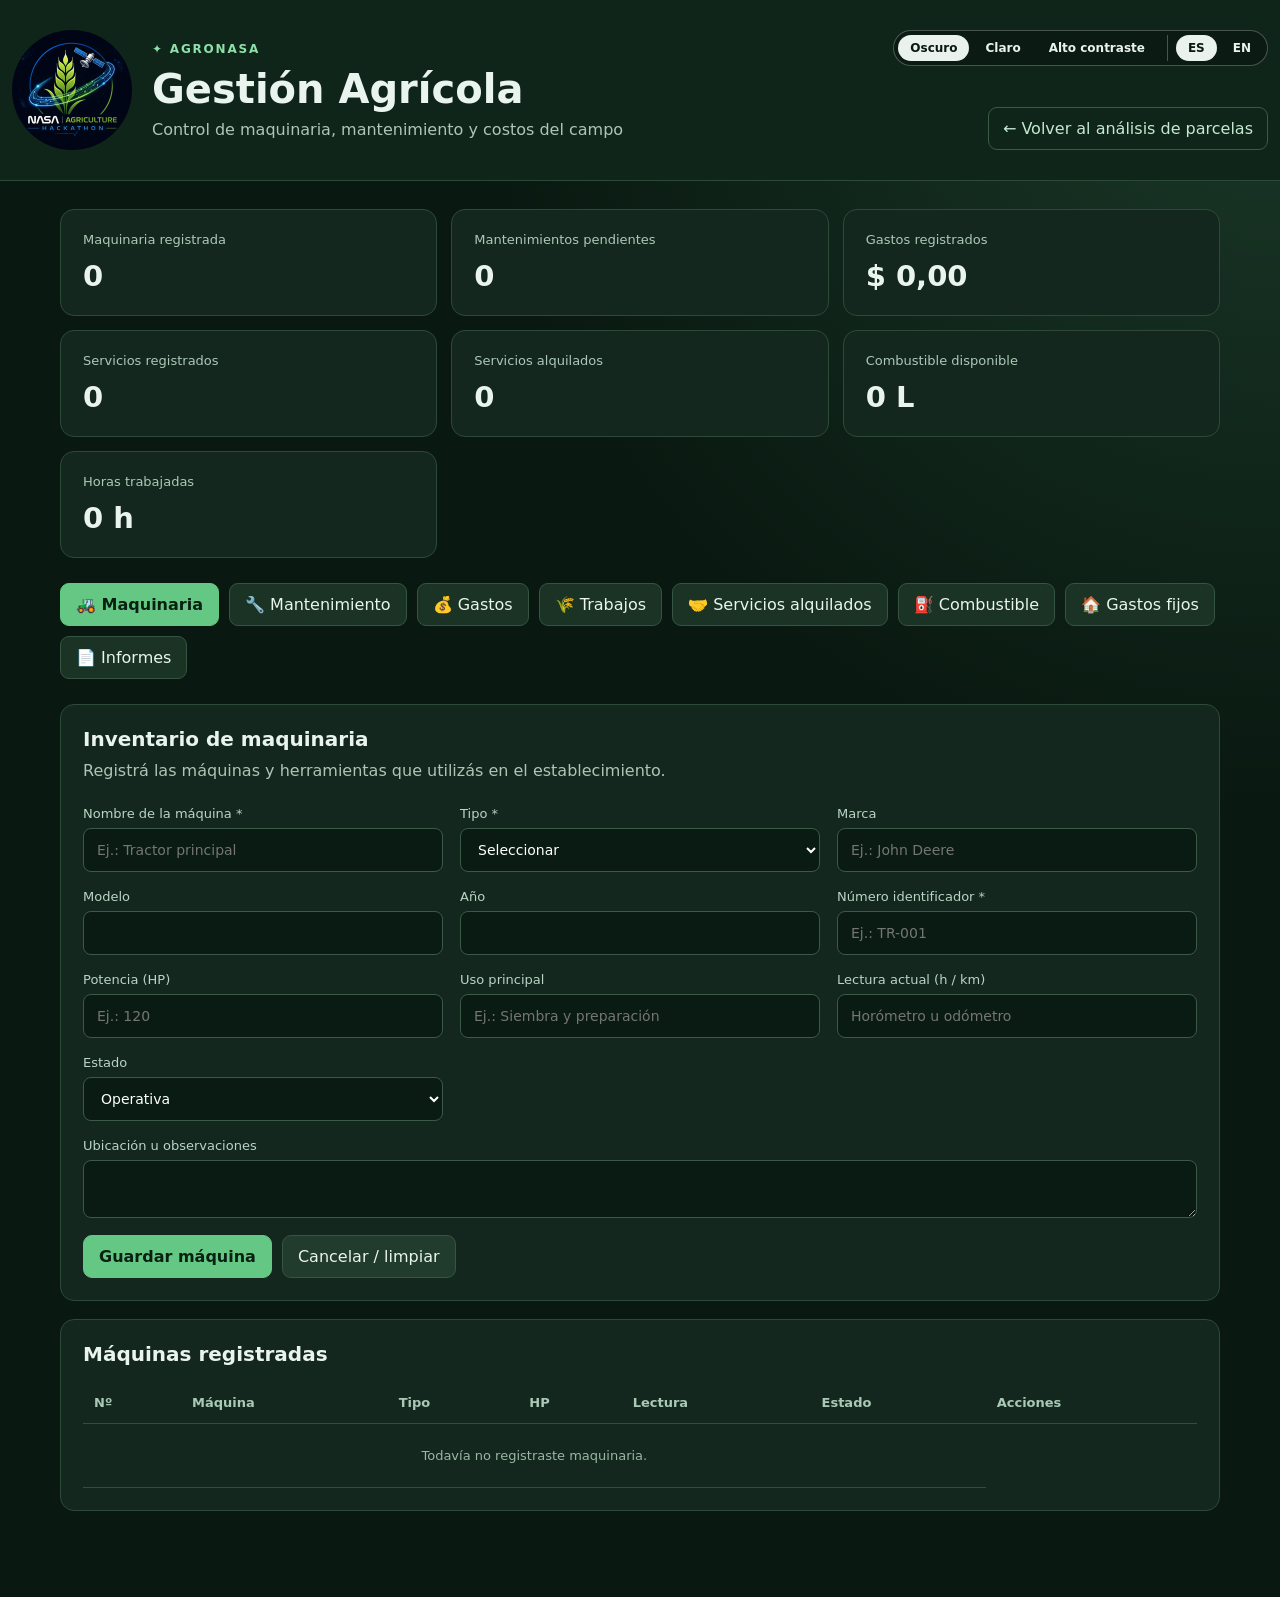
==== commit 44bfca97: "Claudio hizo la traducción de español a inglés" ====
--- a/gestion-agricola.html
+++ b/gestion-agricola.html
@@ -8,6 +8,8 @@
 <link rel="stylesheet" href="tema.css">
 <link rel="stylesheet" href="gestion-agricola-tema.css">
 <script src="tema.js"></script>
+<script src="i18n-en.js"></script>
+<script src="i18n.js"></script>
 <script src="gestion-agricola.js" defer></script>
 </head>
 <body>
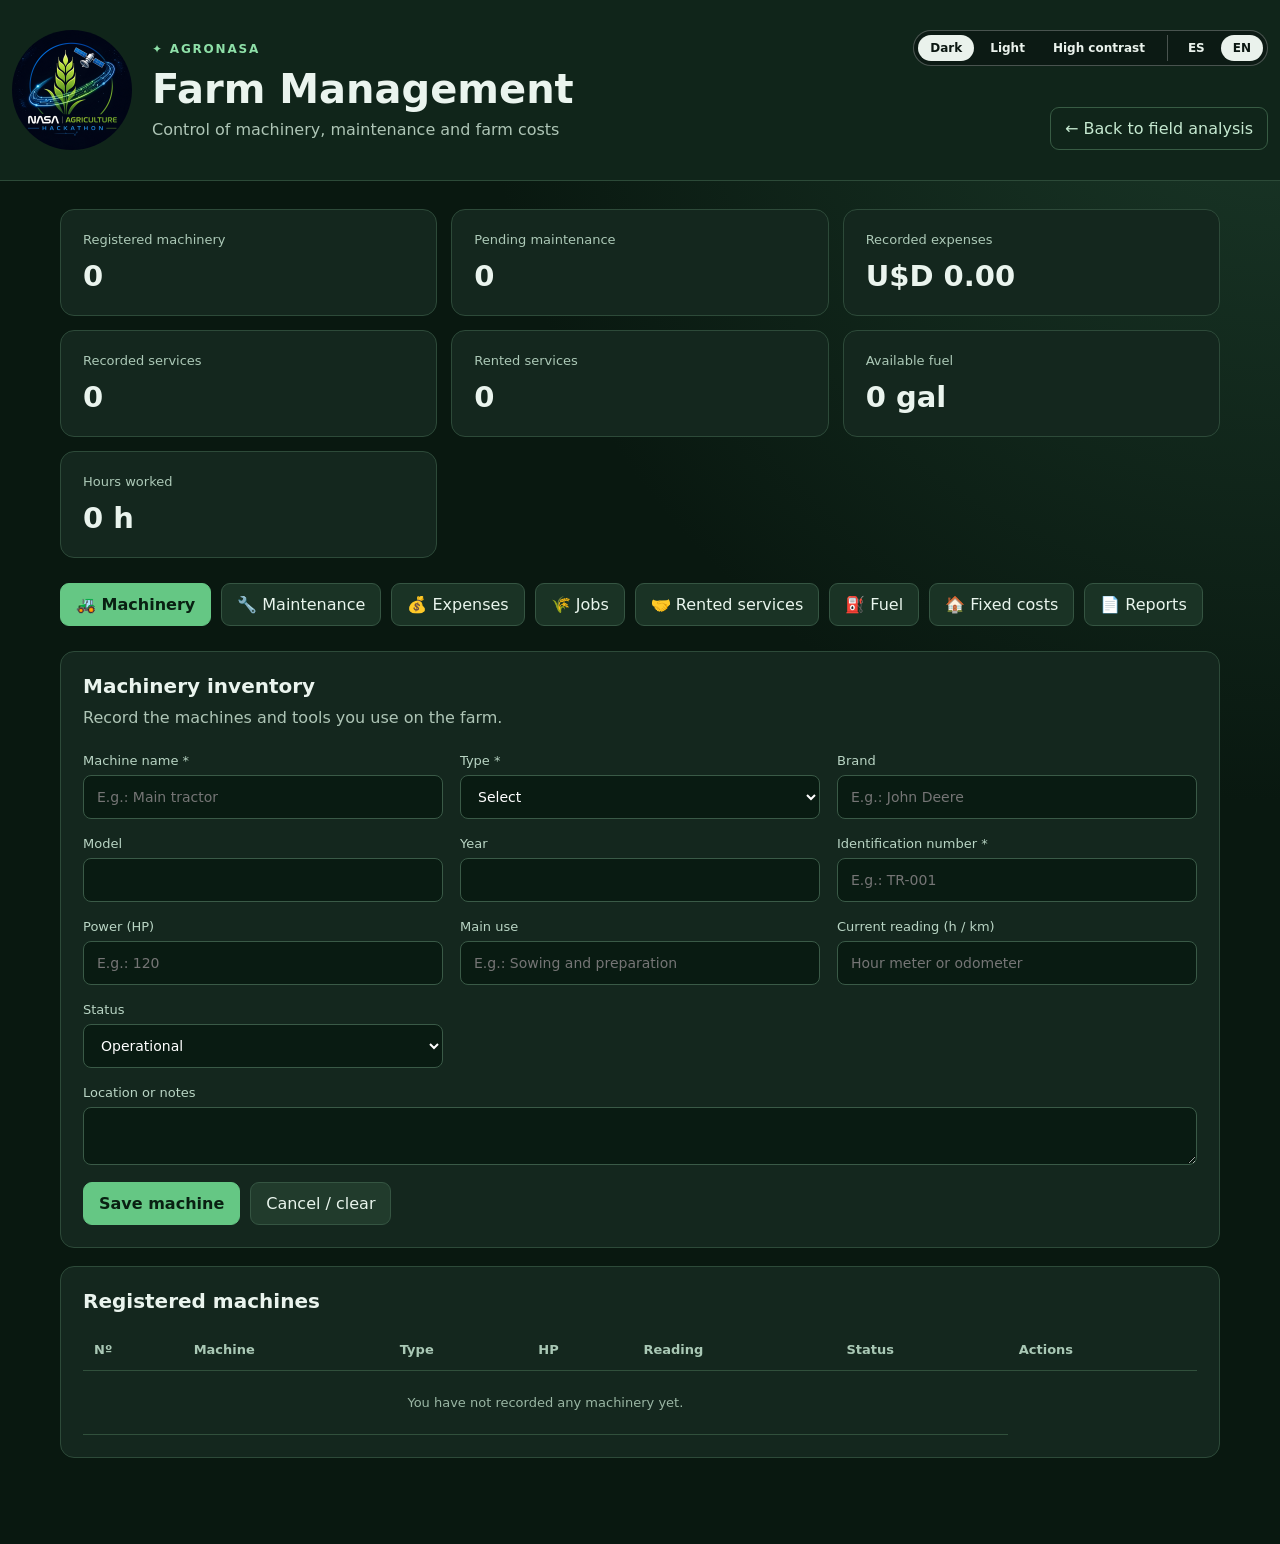
==== commit 76020e07: "se puso por defecto el idioma Inglés en la app" ====
--- a/gestion-agricola.html
+++ b/gestion-agricola.html
@@ -8,8 +8,8 @@
 <link rel="stylesheet" href="tema.css">
 <link rel="stylesheet" href="gestion-agricola-tema.css">
 <script src="tema.js"></script>
-<script src="i18n-en.js"></script>
-<script src="i18n.js"></script>
+<script src="i18n-en.js?v=5"></script>
+<script src="i18n.js?v=5"></script>
 <script src="gestion-agricola.js" defer></script>
 </head>
 <body>
